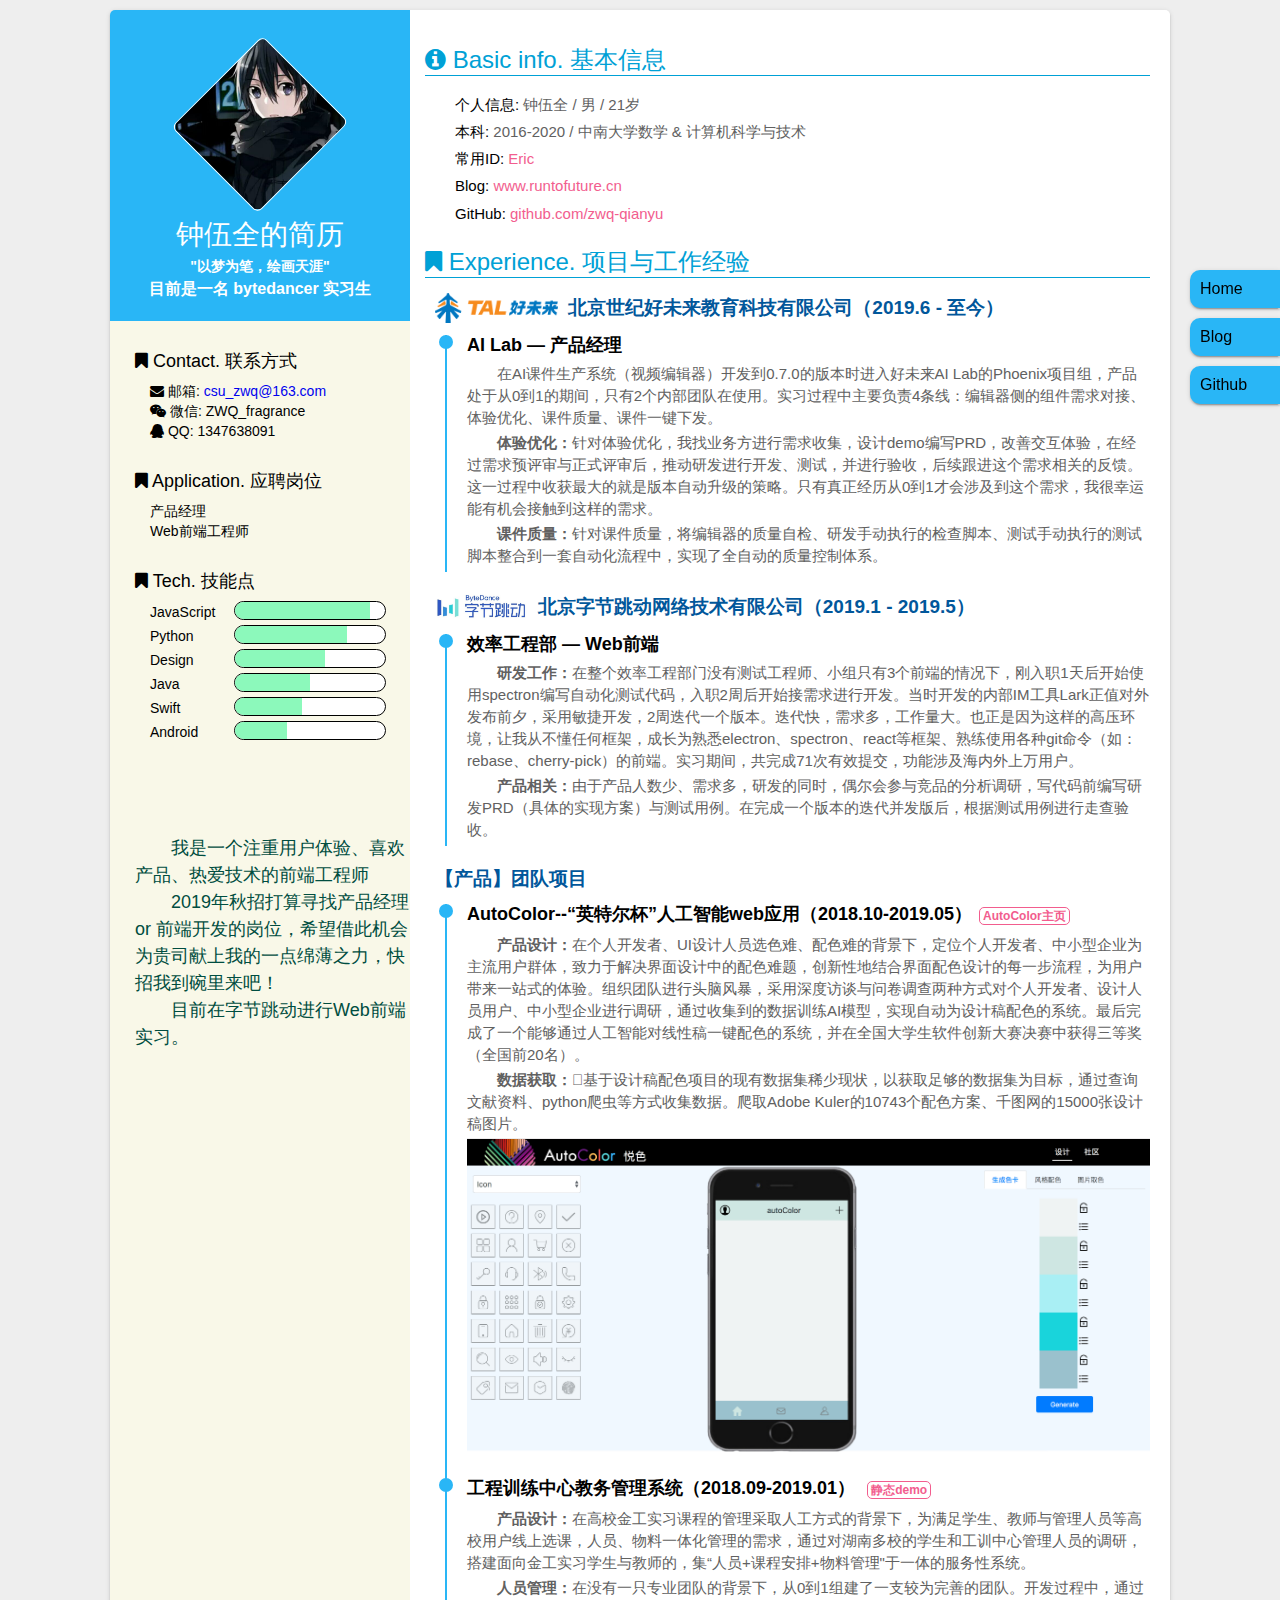
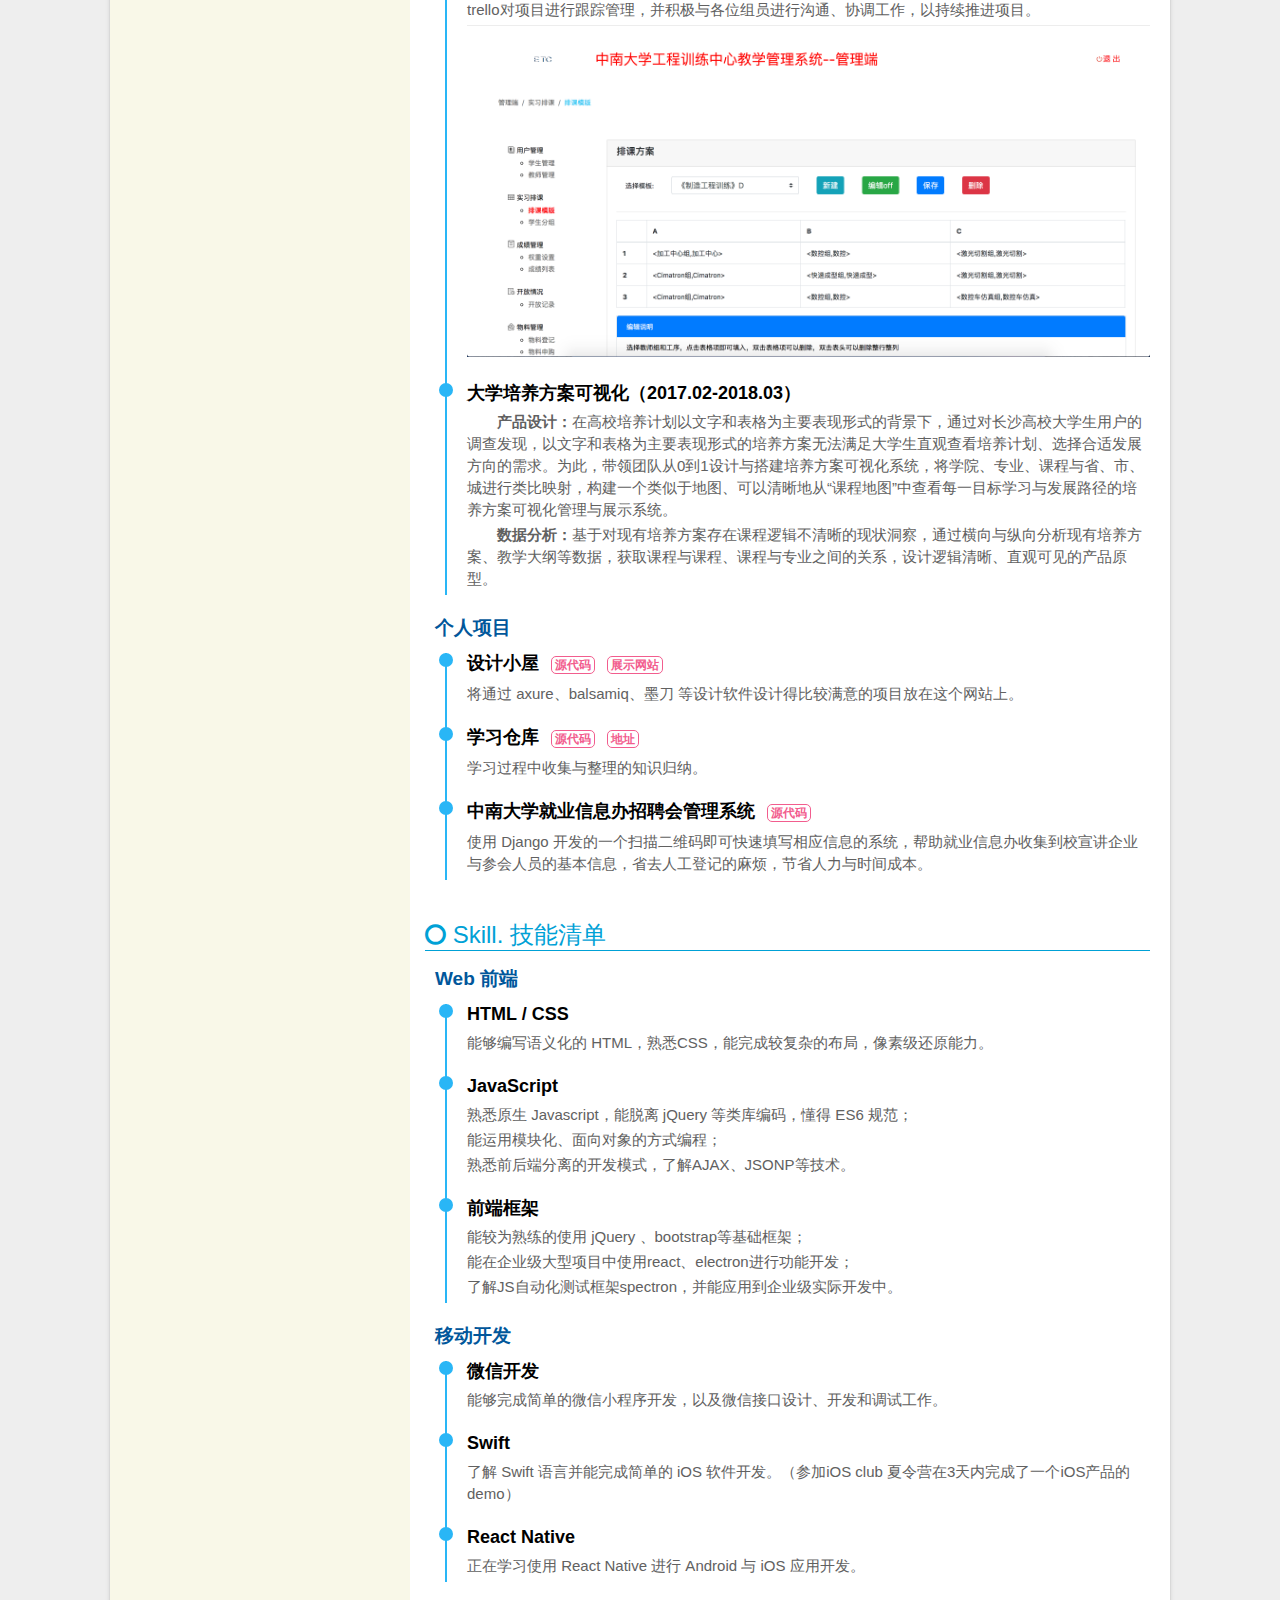
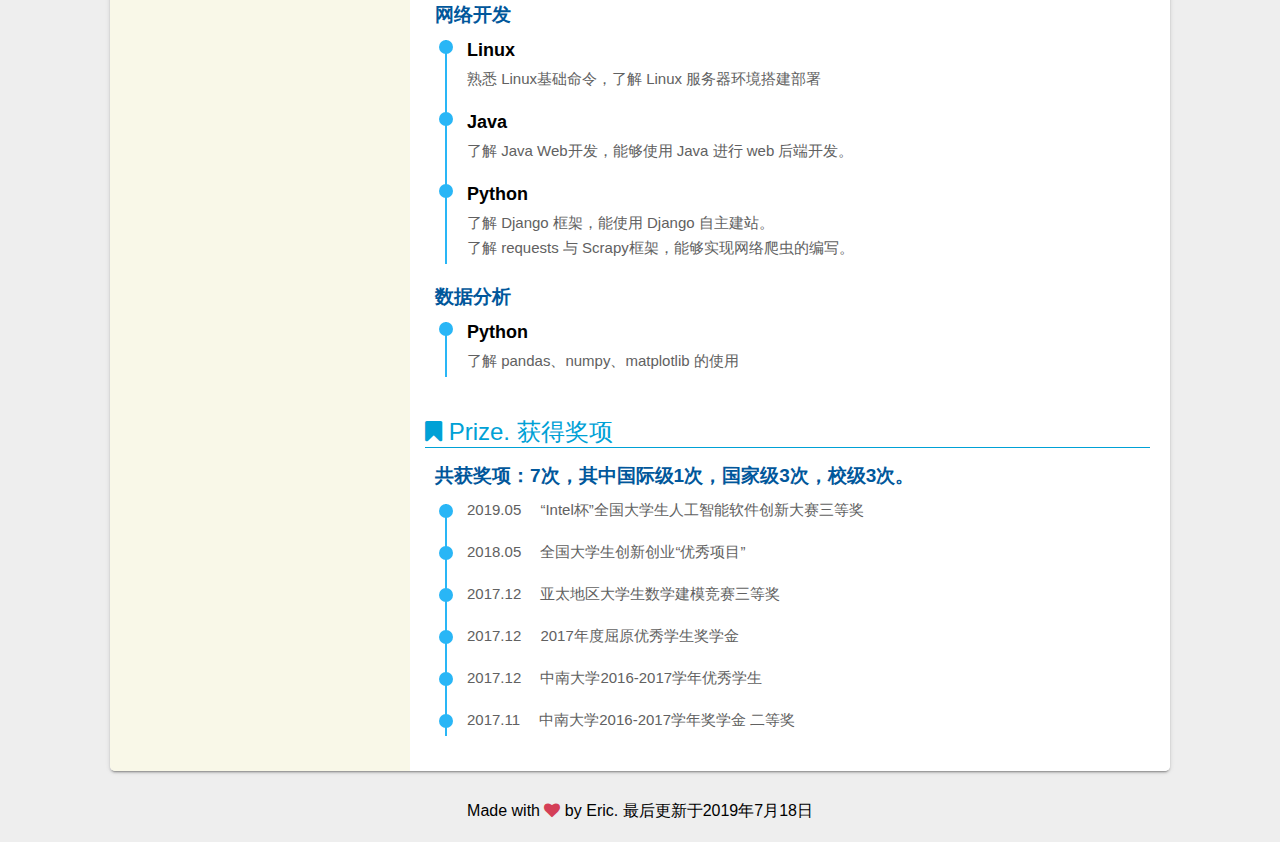
==== index.html @ 20627356 "秋招前改一下电子版简历" ====
<!DOCTYPE html>
<html lang="en" dir="ltr">
  <head>
    <meta charset="utf-8">
    <title>钟伍全的简历</title>
    <meta name="description" content="我是一个对热爱技术和互联网产品的前端开发工程师，目前正在寻找产品经理或web前端开发工程师的岗位，希望能和有优秀的你成为同事。">
    <meta name="keywords" content="钟伍全、Eric、产品、前端、工作、简历">
    <link rel="icon" href="./img/head.jpg">
    <link rel="stylesheet" href="./font-awesome-4.7.0/css/font-awesome.min.css">
    <link rel="stylesheet" href="./css/main.css">
  </head>
  <body>
    <aside>
      <ul>
        <li>
          <a href="https://home.runtofuture.cn" target="_blank">Home</a>
        </li>
        <!-- <li>
          <a href="#" target="_blank">PDF下载</a>
        </li> -->
        <li>
          <a href="https://www.runtofuture.cn" target="_blank">Blog</a>
        </li>
        <li>
          <a href="https://github.com/zwq-qianyu" target="_blank">Github</a>
        </li>
        <!-- <li>
          <a href="#" target="_blank">登录</a>
        </li> -->
      </ul>
    </aside>

    <section class="container">
      <!-- 左边的基本个人信息 -->
      <section class="sidebar">
        <!-- 基本信息头部 -->
        <div class="title">
          <div class="head-img">
              <a href="https://home.runtofuture.cn"><img src="./img/head.jpg" alt=""></a>
          </div>
          <h1>钟伍全的简历</h1>
          <h2>"以梦为笔，绘画天涯"</h2>
          <b>目前是一名 bytedancer 实习生</b>
        </div>

        <ul class="side-info">
          <li>
            <dt><i class="fa fa-bookmark"></i> Contact. 联系方式</dt>
            <dd><i class="fa fa-envelope"></i> 邮箱: <a href="mailto:csu_zwq@163.com" target="_blank">csu_zwq@163.com</a></dd>
            <dd><i class="fa fa-weixin"></i> 微信: ZWQ_fragrance</dd>
            <dd><i class="fa fa-qq"></i> QQ: 1347638091</dd>
          </li>

          <li>
            <dt><i class="fa fa-bookmark"></i> Application. 应聘岗位</dt>
            <dd>产品经理</dd>
            <dd>Web前端工程师</dd>
          </li>

          <li class="skill">
            <dt><i class="fa fa-bookmark"></i> Tech. 技能点</dt>
            <dd>
              <div class="skill-name">JavaScript</div>
              <div class="skill-bar-wrap">
                <div class="skill-bar" style="width: 90%"></div>
              </div>
            </dd>
            <dd>
              <div class="skill-name">Python</div>
              <div class="skill-bar-wrap">
                <div class="skill-bar" style="width: 75%"></div>
              </div>
            </dd>
            <dd>
              <div class="skill-name">Design</div>
              <div class="skill-bar-wrap">
                <div class="skill-bar" style="width: 60%"></div>
              </div>
            </dd>
            <dd>
              <div class="skill-name">Java</div>
              <div class="skill-bar-wrap">
                <div class="skill-bar" style="width: 50%"></div>
              </div>
            </dd>
            <dd>
              <div class="skill-name">Swift</div>
              <div class="skill-bar-wrap">
                <div class="skill-bar" style="width: 45%"></div>
              </div>
            </dd>
            <dd>
              <div class="skill-name">Android</div>
              <div class="skill-bar-wrap">
                <div class="skill-bar" style="width: 35%"></div>
              </div>
            </dd>
          </li>
        </ul>

        <div class="note">
          <p>我是一个注重用户体验、喜欢产品、热爱技术的前端工程师</p>
          <p>2019年秋招打算寻找产品经理 or 前端开发的岗位，希望借此机会为贵司献上我的一点绵薄之力，快招我到碗里来吧！</p>
          <p>目前在字节跳动进行Web前端实习。</p>
        </div>
      </section>

      <!-- 右边主体部分 -->
      <section class="main">
        <ul class="main-info">
          <!-- Basic info. 基本信息 -->
          <li class="someRight">
            <dt><i class="fa fa-info-circle"></i> Basic info. 基本信息</dt>
            <dd><span>个人信息:</span> 钟伍全 / 男 / 21岁</dd>
            <dd><span>本科:</span> 2016-2020 / 中南大学数学 & 计算机科学与技术</dd>
            <dd><span>常用ID:</span> <a href="https://home.runtofuture.cn">Eric</a></dd>
            <dd><span>Blog:</span> <a href="https://www.runtofuture.cn" target="_blank">www.runtofuture.cn</a></dd>
            <!-- <dd><span>GitHub:</span> <a href="https://github.com/zwq-qianyu" target="_blank">github.com/zwq-qianyu</a></dd> -->
            <dd><span>GitHub:</span> <a href="https://github.com/zwq-qianyu" target="_blank">github.com/zwq-qianyu</a> <iframe src="https://ghbtns.com/github-btn.html?user=zwq-qianyu&type=follow&count=true" frameborder="0" scrolling="0" width="200px" height="20px"></iframe></dd>
          </li>

          <!-- Experience. 项目与工作经验 -->
          <li>
            <dt><i class="fa fa-bookmark"></i> Experience. 项目与工作经验</dt>
            <!-- 好未来实习 -->
            <h3 class="company"><img src="./img/haoweilai.png"><span>北京世纪好未来教育科技有限公司（2019.6 - 至今）</span></h3>
            <ul class="exp">
              <li>
                <div class="circle"></div>
                <h4>
                  AI Lab — 产品经理
                </h4>
                <p>&emsp;&emsp;在AI课件生产系统（视频编辑器）开发到0.7.0的版本时进入好未来AI Lab的Phoenix项目组，产品处于从0到1的期间，只有2个内部团队在使用。实习过程中主要负责4条线：编辑器侧的组件需求对接、体验优化、课件质量、课件一键下发。</p>
                <p>&emsp;&emsp;<b>体验优化：</b>针对体验优化，我找业务方进行需求收集，设计demo编写PRD，改善交互体验，在经过需求预评审与正式评审后，推动研发进行开发、测试，并进行验收，后续跟进这个需求相关的反馈。这一过程中收获最大的就是版本自动升级的策略。只有真正经历从0到1才会涉及到这个需求，我很幸运能有机会接触到这样的需求。</p>
                <p>&emsp;&emsp;<b>课件质量：</b>针对课件质量，将编辑器的质量自检、研发手动执行的检查脚本、测试手动执行的测试脚本整合到一套自动化流程中，实现了全自动的质量控制体系。</p>
              </li>
            </ul>


            <!-- 字节跳动实习 -->
            <h3 class="company"><img src="./img/bytedance.jpg"><span>北京字节跳动网络技术有限公司（2019.1 - 2019.5）</span></h3>
            <ul class="exp">
              <li>
                <div class="circle"></div>
                <h4>
                  效率工程部 — Web前端
                </h4>
                <p>&emsp;&emsp;<b>研发工作：</b>在整个效率工程部门没有测试工程师、小组只有3个前端的情况下，刚入职1天后开始使用spectron编写自动化测试代码，入职2周后开始接需求进行开发。当时开发的内部IM工具Lark正值对外发布前夕，采用敏捷开发，2周迭代一个版本。迭代快，需求多，工作量大。也正是因为这样的高压环境，让我从不懂任何框架，成长为熟悉electron、spectron、react等框架、熟练使用各种git命令（如：rebase、cherry-pick）的前端。实习期间，共完成71次有效提交，功能涉及海内外上万用户。</p>
                <p>&emsp;&emsp;<b>产品相关：</b>由于产品人数少、需求多，研发的同时，偶尔会参与竞品的分析调研，写代码前编写研发PRD（具体的实现方案）与测试用例。在完成一个版本的迭代并发版后，根据测试用例进行走查验收。</p>
              </li>
            </ul>

            <!-- 景观云实习 -->
            <!-- <h3 class="company"><img src="./img/landscloud.jpg"><span>湖南景观云信息科技有限公司（2018.7 - 2018.8）</span></h3>
            <ul class="exp">
              <li>
                <div class="circle"></div>
                <h4>
                  CRM系统
                </h4>
                <p>&emsp;&emsp;负责景观云内部CRM系统市场部模块的前端开发，并完成该部分各个子模块的测试。CRM 系统是使用 原生JS 与 Jquery 开发的一套企业内部绩效考核系统，有积分考核管理、客户管理、楼盘管理、评分等功能，满足公司考核员工每个月度工作的需求。</p>
                <p>&emsp;&emsp;实习过程中，完成地区的三级联动选择、5星评分等有意思的小作品。</p>
                <img src="./img/landscloud/evaluate.png">
              </li>
            </ul> -->

            <!-- 产品相关项目 -->
            <h3>【产品】团队项目</h3>
            <ul class="exp">
              <li>
                <div class="circle"></div>
                <h4>
                    AutoColor--“英特尔杯”人工智能web应用（2018.10-2019.05）<a href="http://autocolor.runtofuture.cn/" target="_blank">AutoColor主页</a>
                </h4>
                <p>&emsp;&emsp;<b>产品设计：</b>在个人开发者、UI设计人员选色难、配色难的背景下，定位个人开发者、中小型企业为主流用户群体，致力于解决界面设计中的配色难题，创新性地结合界面配色设计的每一步流程，为用户带来一站式的体验。组织团队进行头脑风暴，采用深度访谈与问卷调查两种方式对个人开发者、设计人员用户、中小型企业进行调研，通过收集到的数据训练AI模型，实现自动为设计稿配色的系统。最后完成了一个能够通过人工智能对线性稿一键配色的系统，并在全国大学生软件创新大赛决赛中获得三等奖（全国前20名）。</p>
                <p>&emsp;&emsp;<b>数据获取：</b>基于设计稿配色项目的现有数据集稀少现状，以获取足够的数据集为目标，通过查询文献资料、python爬虫等方式收集数据。爬取Adobe Kuler的10743个配色方案、千图网的15000张设计稿图片。</p>
                <!-- <p>&emsp;&emsp;<b>网站开发：</b>使用Django + React 对之前的网站进行重构与升级，目前正在开发中，为决赛作准备。</p> -->
                <img src="./img/auto_color.png" />
              </li>
              <li>
                <div class="circle"></div>
                <h4>
                  工程训练中心教务管理系统（2018.09-2019.01）
                  <a href="http://gxxt.runtofuture.cn/manager/course-schedul.html" target="_blank"><i class="icon-link"></i>静态demo</a>
                </h4>
                <p>&emsp;&emsp;<b>产品设计：</b>在高校金工实习课程的管理采取人工方式的背景下，为满足学生、教师与管理人员等高校用户线上选课，人员、物料一体化管理的需求，通过对湖南多校的学生和工训中心管理人员的调研，搭建面向金工实习学生与教师的，集“人员+课程安排+物料管理"于一体的服务性系统。</p>
                <p>&emsp;&emsp;<b>人员管理：</b>在没有一只专业团队的背景下，从0到1组建了一支较为完善的团队。开发过程中，通过trello对项目进行跟踪管理，并积极与各位组员进行沟通、协调工作，以持续推进项目。</p>
                <img src="./img/course_sche.png" />
              </li>
              <li>
                <div class="circle"></div>
                <h4>
                  大学培养方案可视化（2017.02-2018.03）
                </h4>
                <p>&emsp;&emsp;<b>产品设计：</b>在高校培养计划以文字和表格为主要表现形式的背景下，通过对长沙高校大学生用户的调查发现，以文字和表格为主要表现形式的培养方案无法满足大学生直观查看培养计划、选择合适发展方向的需求。为此，带领团队从0到1设计与搭建培养方案可视化系统，将学院、专业、课程与省、市、城进行类比映射，构建一个类似于地图、可以清晰地从“课程地图”中查看每一目标学习与发展路径的培养方案可视化管理与展示系统。</p>
                <p>&emsp;&emsp;<b>数据分析：</b>基于对现有培养方案存在课程逻辑不清晰的现状洞察，通过横向与纵向分析现有培养方案、教学大纲等数据，获取课程与课程、课程与专业之间的关系，设计逻辑清晰、直观可见的产品原型。</p>
              </li>
            </ul>

            <!-- 个人项目 -->
            <h3>个人项目</h3>
            <ul class="exp">
              <li>
                <div class="circle"></div>
                <h4>
                  设计小屋
                  <a href="https://github.com/zwq-qianyu/Axure-projects" target="_blank"><i class="icon-link"></i>源代码</a>
                  <a href="http://axure.runtofuture.cn/" target="_blank"><i class="icon-link"></i>展示网站</a>
                </h4>
                <p>将通过 axure、balsamiq、墨刀 等设计软件设计得比较满意的项目放在这个网站上。</p>
              </li>
              <li>
                <div class="circle"></div>
                <h4>
                  学习仓库
                  <a href="https://github.com/zwq-qianyu/learning" target="_blank"><i class="icon-link"></i>源代码</a>
                  <a href="http://learning.runtofuture.cn/" target="_blank"><i class="icon-link"></i>地址</a>
                </h4>
                <p>学习过程中收集与整理的知识归纳。</p>
              </li>
              <li>
                <div class="circle"></div>
                <h4>
                  中南大学就业信息办招聘会管理系统
                  <a href="https://github.com/zwq-qianyu/csu_jobsky_collect" target="_blank"><i class="icon-link"></i>源代码</a>
                </h4>
                <p>使用 Django 开发的一个扫描二维码即可快速填写相应信息的系统，帮助就业信息办收集到校宣讲企业与参会人员的基本信息，省去人工登记的麻烦，节省人力与时间成本。</p>
              </li>
            </ul>
          </li>

          <!-- Skill. 技能清单 -->
          <li>
            <dt><i class="fa fa-circle-o"></i> Skill. 技能清单</dt>
            <h3>Web 前端</h3>
            <ul class="exp">
              <li>
                <div class="circle"></div>
                <h4>HTML / CSS</h4>
                <p>能够编写语义化的 HTML，熟悉CSS，能完成较复杂的布局，像素级还原能力。</p>
              </li>
              <li>
                <div class="circle"></div>
                <h4>JavaScript</h4>
                <p>熟悉原生 Javascript，能脱离 jQuery 等类库编码，懂得 ES6 规范；</p>
                <p>能运用模块化、面向对象的方式编程；</p>
                <p>熟悉前后端分离的开发模式，了解AJAX、JSONP等技术。</p>
              </li>
              <li>
                <div class="circle"></div>
                <h4>前端框架</h4>
                <p>能较为熟练的使用 jQuery 、bootstrap等基础框架；</p>
                <p>能在企业级大型项目中使用react、electron进行功能开发；</p>
                <p>了解JS自动化测试框架spectron，并能应用到企业级实际开发中。</p>
              </li>
            </ul>
            <h3>移动开发</h3>
            <ul class="exp">
              <li>
                <div class="circle"></div>
                <h4>微信开发</h4>
                <p>能够完成简单的微信小程序开发，以及微信接口设计、开发和调试工作。</p>
              </li>
              <li>
                <div class="circle"></div>
                <h4>Swift</h4>
                <p>了解 Swift 语言并能完成简单的 iOS 软件开发。（参加iOS club 夏令营在3天内完成了一个iOS产品的demo）</p>
              </li>
              <li>
                <div class="circle"></div>
                <h4>React Native</h4>
                <p>正在学习使用 React Native 进行 Android 与 iOS 应用开发。</p>
              </li>  
            </ul>
            <h3>网络开发</h3>
            <ul class="exp">
              <li>
                <div class="circle"></div>
                <h4>Linux</h4>
                <p>熟悉 Linux基础命令，了解 Linux 服务器环境搭建部署</p>
              </li>
              <li>
                <div class="circle"></div>
                <h4>Java</h4>
                <p>了解 Java Web开发，能够使用 Java 进行 web 后端开发。</p>
              </li>
              <li>
                <div class="circle"></div>
                <h4>Python</h4>
                <p>了解 Django 框架，能使用 Django 自主建站。</p>
                <p>了解 requests 与 Scrapy框架，能够实现网络爬虫的编写。</p>
              </li>
            </ul>
            <h3>数据分析</h3>
            <ul class="exp">
              <li>
                <div class="circle"></div>
                <h4>Python</h4>
                <p>了解 pandas、numpy、matplotlib 的使用</p>
              </li>
            </ul>
          </li>

          <!-- Prize. 获得奖项 -->
          <li>
            <dt><i class="fa fa-bookmark"></i> Prize. 获得奖项</dt>
            <h3>共获奖项：7次，其中国际级1次，国家级3次，校级3次。</h3>
            <ul class="exp">
              <li>
                <div class="circle"></div>
                <p>2019.05 &emsp;“Intel杯”全国大学生人工智能软件创新大赛三等奖</p>
              </li>
              <li>
                <div class="circle"></div>
                <p>2018.05 &emsp;全国大学生创新创业“优秀项目” </p>
              </li>
              <li>
                <div class="circle"></div>
                <p>2017.12 &emsp;亚太地区大学生数学建模竞赛三等奖 </p>
              </li>
              <li>
                <div class="circle"></div>
                <p>2017.12 &emsp;2017年度屈原优秀学生奖学金 </p>
              </li>
              <li>
                <div class="circle"></div>
                <p>2017.12 &emsp;中南大学2016-2017学年优秀学生 </p>
              </li>
              <li>
                <div class="circle"></div>
                <p>2017.11 &emsp;中南大学2016-2017学年奖学金 二等奖 </p>
              </li>
            </ul>
          </li>
        </ul>
      </section>
    </section>

    <footer>
      <!-- <p>Theme by <a href="https://github.com/DIYgod/Resume" target="_blank">DIYgod</a>. Made with <i class="fa fa-heart" aria-hidden="true" style="color: #d43f57;"></i> by Eric. 最后更新于2019年1月8日</p> -->
      <p>Made with <i class="fa fa-heart" aria-hidden="true" style="color: #d43f57;"></i> by Eric. 最后更新于2019年7月18日</p>
    </footer>
  </body>
</html>
---- css/main.css ----
* {
	margin: 0;
	padding: 0
}
a {
  text-decoration: none;
}
ul,li {
  list-style: none;
}
h1 {
	font-size:28px;
	font-weight:400;
}
h2 {
	font-size:14px
}

body {
	background: #eee;
	font-family: 'Helvetica Neue',Helvetica,'Lucida Grande',Arial,'Hiragino Sans GB',微软雅黑,'WenQuanYi Micro Hei',STHeiti,SimSun,sans-serif;
	/* min-width: 1080px; */
}

/* 右边的3个功能 bar */
aside {
	position:fixed;
	right:0;
	top:30%;
	z-index:2;
}
aside li {
  background: #29B6F6;
	margin-bottom:10px;
	border-radius:10px 0 0 10px;
	box-shadow:0 2px 2px 0 rgba(0,0,0,.14),0 3px 1px -2px rgba(0,0,0,.2),0 1px 5px 0 rgba(0,0,0,.12)
}
aside a {
	display:inline-block;
	width:80px;
	height:38px;
	line-height:38px;
	padding-left:10px;
  color: #000;
}

/* 中间主体内容 */
.container {
	position:relative;
	margin:10px auto;
	/* -webkit-box-shadow:0 2px 2px 0 rgba(0,0,0,.14),0 3px 1px -2px rgba(0,0,0,.2),0 1px 5px 0 rgba(0,0,0,.12); */
	box-shadow:0 2px 2px 0 rgba(0,0,0,.14),0 3px 1px -2px rgba(0,0,0,0.2),0 1px 5px 0 rgba(0,0,0,.12);
	width:1060px;
	overflow:hidden;  /* 创建 BFC */
	/* -webkit-border-radius:4px; */
	border-radius:5px
}

/* 左边部分 */
.sidebar {
	position:absolute;
	top:0;
	bottom:0;
	width:300px;
	line-height:1.5;
	box-sizing: border-box;
  background: #F9F8E8;
}

/* 左边头部 */
.title {
  display: block;
  background: #29B6F6;
  color: #fff;
  padding: 50px 0 20px;
  text-align: center;
}
.title .head-img {
	display: block;
	margin: 0 auto 25px;
	width: 120px;
  border-radius: 5%;
  transform:rotate(45deg);
  border: 1px solid white;
  overflow: hidden;
}
.title .head-img img {
  max-width: 100%;
  transform: rotate(-45deg) scale(1.45);
}

/* 左边其他信息部分 */
.side-info, .note {
  padding-left: 25px;
}
.side-info li {
	padding-top:20px;
}
.side-info dt {
	font-size:18px;
  font-weight: 500;
	line-height:40px
}
.side-info dd {
	font-size:14px;
	line-height:20px;
  margin-left: 15px;
}

.skill-name {
  position: relative;
	width:80px;
	font-size:14px;
	display:inline-block;
	top:-3px;
}
.skill-bar-wrap {
	height: 17px;
	width: 150px;
	background: #fff;
  border: 1px solid #000;
	display: inline-block;
	border-radius: 20px
}
.skill-bar {
	height: 17px;
	background: #8cf9bb;
	border-radius: 20px 0 0 20px;
}
.note {
	text-indent:2em;
	margin-top:90px;
	color:#004d40;
	font-size:18px
}


/* 右边部分 */
.main {
  position:relative;
	left: 300px;
	width: 720px;
	padding: 15px 20px;
	background: #fff;
}
.main a {
	color: #f25d8e;
}
.someRight dd {
	margin-left:25px
}
.main-info>li {
	padding-top: 20px;
}
.main-info dt {
	font-size: 24px;
	color: #00A1D6;
	line-height: 30px;
	border-bottom: 1px solid #00A1D6;
	margin: 0 0 15px -5px;
}
.main-info dd {
	font-size: 15px;
	line-height: 27px;
	color: #616161;
}
h4,h5 {
	color: #000;
}
.main-info span {
	color: #000;
}
h3 {
	font-size: 19px;
	color:#01579B;
	margin:0 0 15px 5px;
	vertical-align: middle;
}
h3 img {
	height: 30px;
	margin-right: 10px;
	vertical-align: middle;
}
.company span {
	vertical-align: middle;
	color: #01579B;
}
h4 {
	line-height:30px;
	font-size:18px;
	margin: -3px 0 3px 0;
}
h5 {
	clear:both;
	font-size:16px;
	line-height:25px
}
h4 a,h5 a {
	font-size:12px;
	border:1px solid #f25d8e;
	padding:1px 3px;
	border-radius:5px;
	margin-left:7px
}
.circle {
	height: 14px;
	width: 14px;
	border-radius: 50%;
	background: #29B6F6;
	float: left;
	position: absolute;
	left: -28px;
	top: 5px
}
.exp {
	border-left: 2px solid #29B6F6;
	margin-left: 15px;
}
.exp p {
	font-size: 15px;
	line-height: 22px;
	margin-bottom: 3px;
	color: #616161;
}
.exp>li {
	position: relative;
	top: -5px;
	margin: 0 0 20px 20px
}
.exp img {
	width:100%;
	margin-right: 10px;
}
.exp ul>li {
	margin:0 0 12px
}

footer {
	margin: 30px 0 20px 0;
}

footer a {
  text-decoration: none;
}

footer p {
  text-align: center;
}
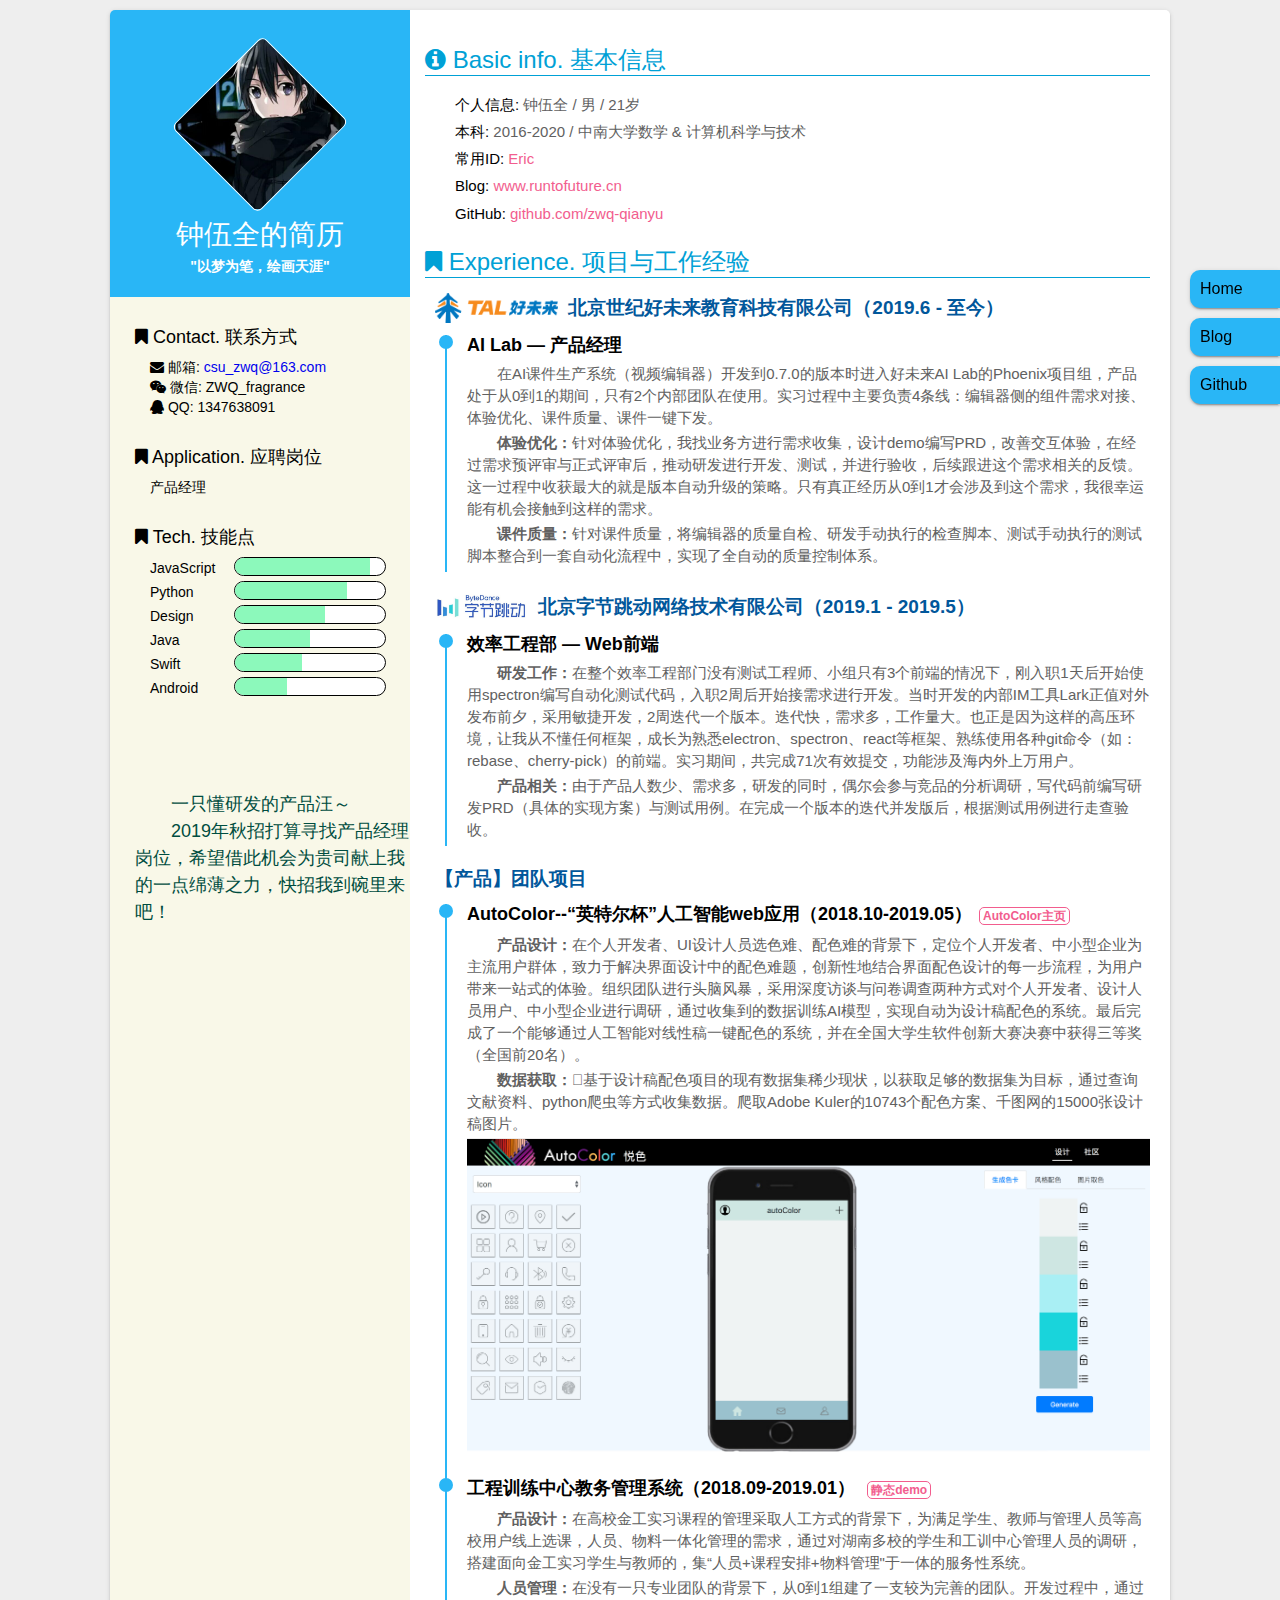
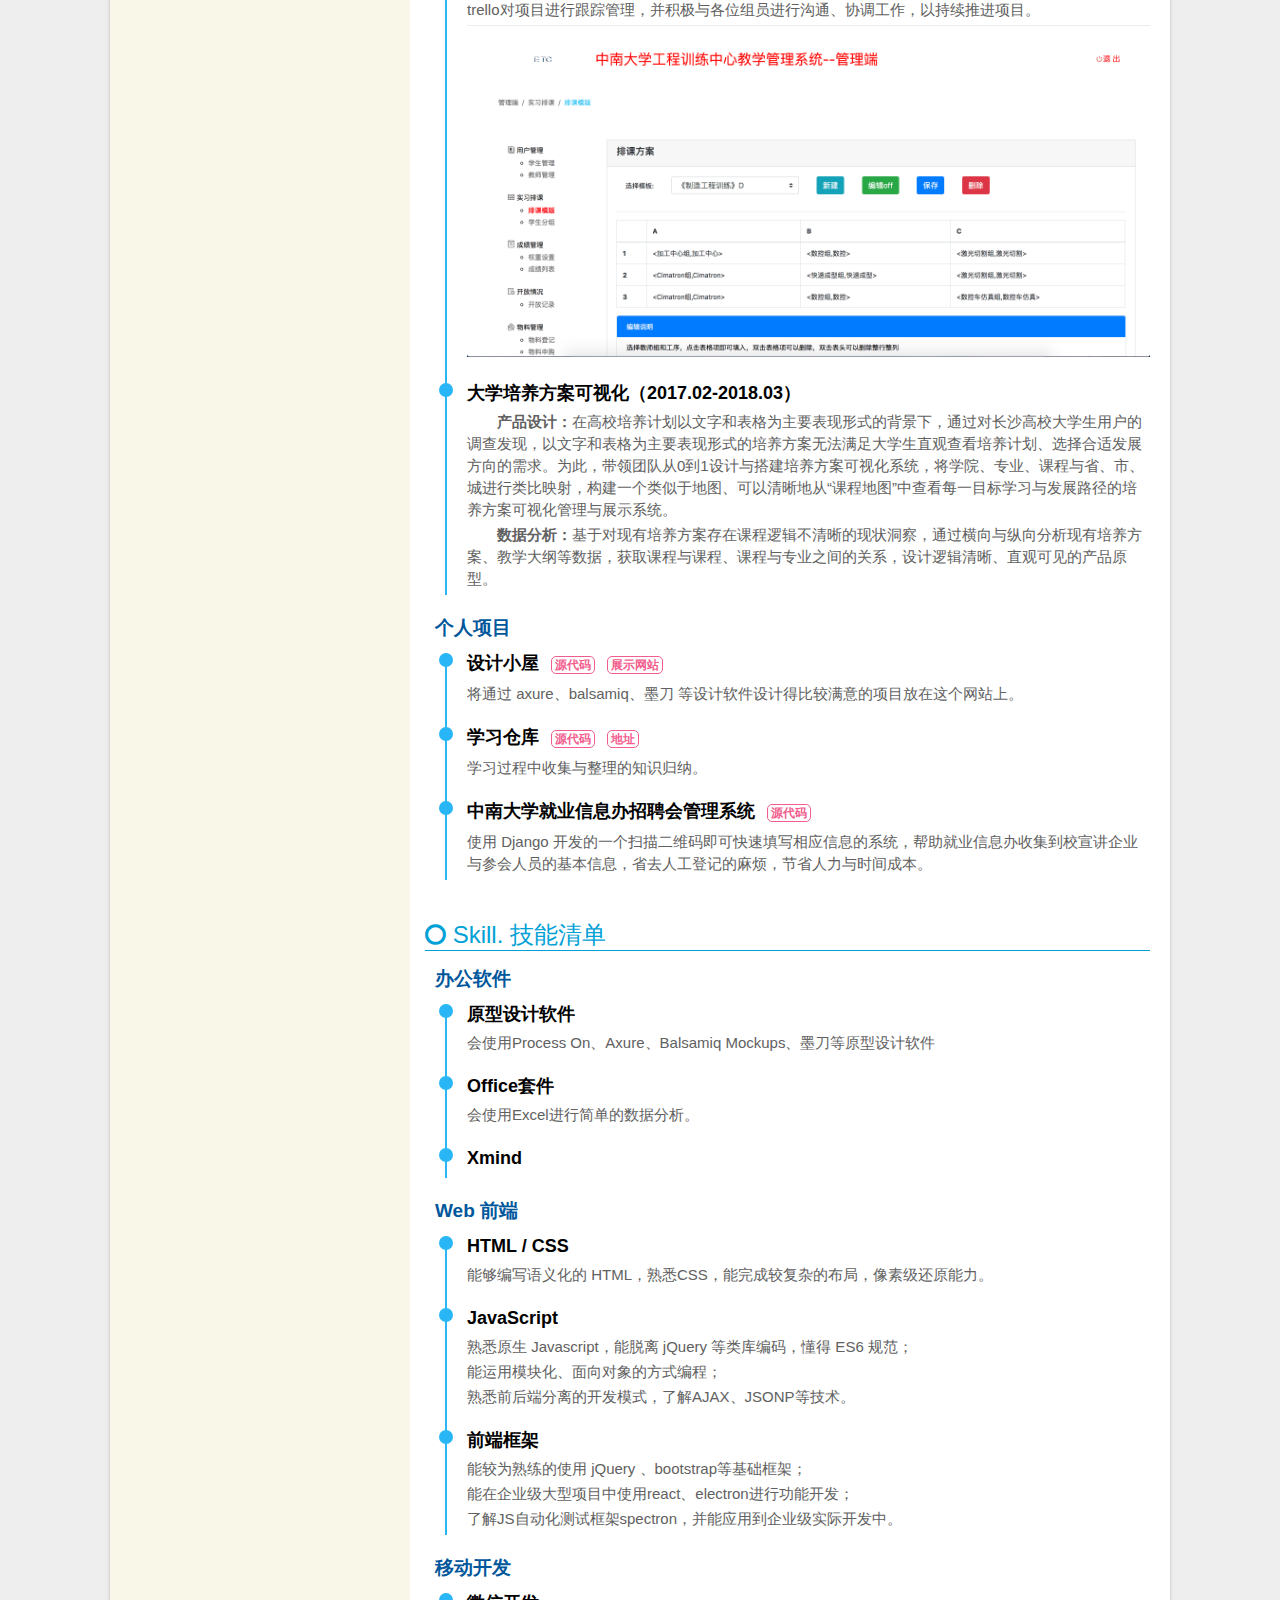
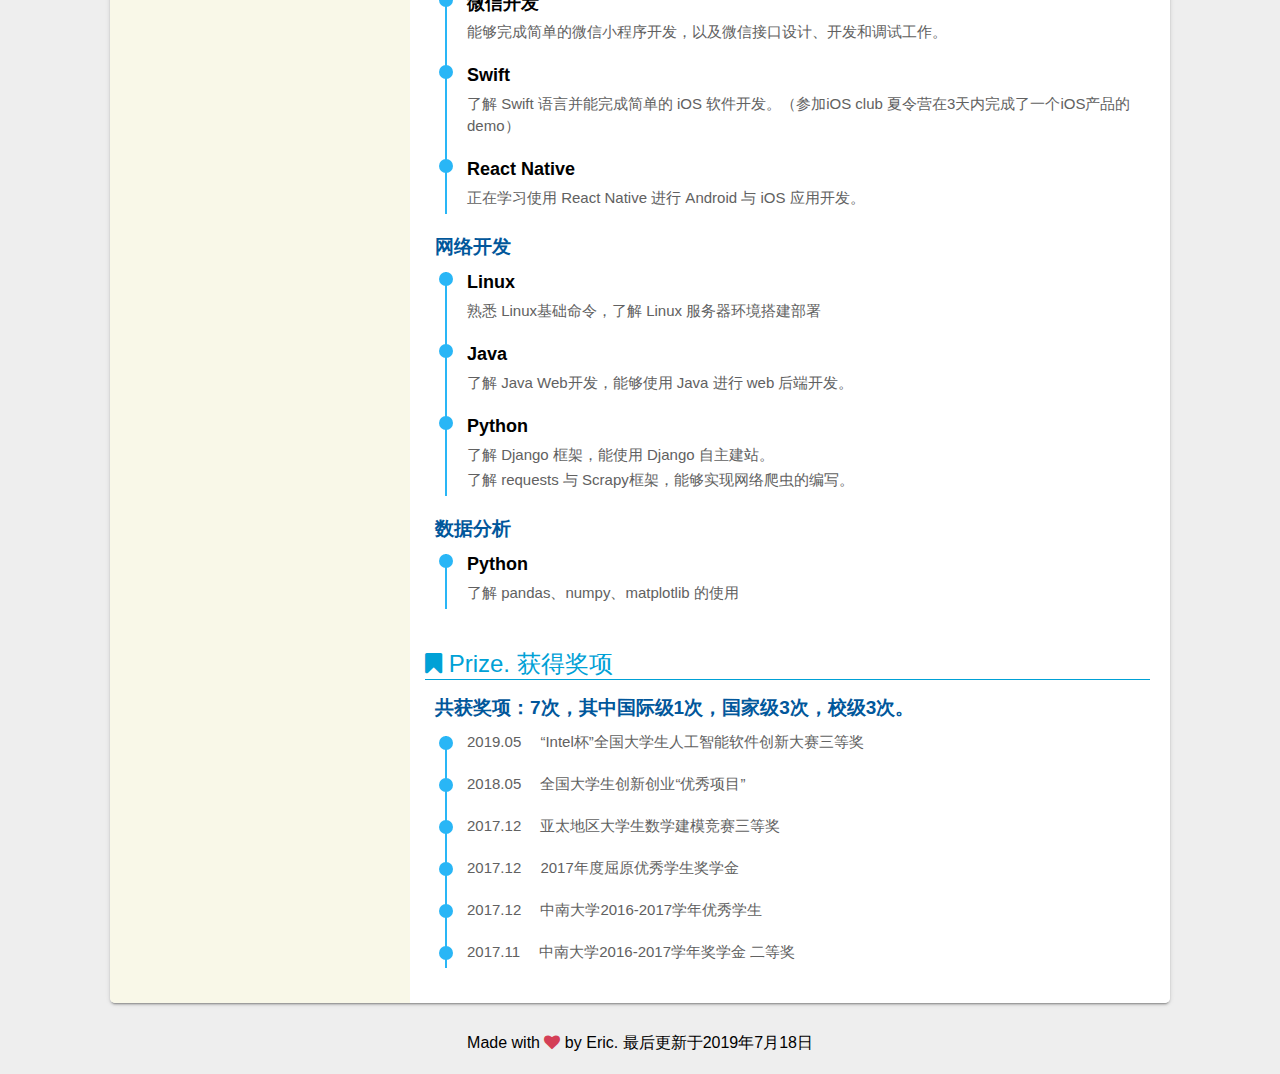
==== commit cab5ae78: "秋招前简历修改" ====
--- a/index.html
+++ b/index.html
@@ -40,7 +40,7 @@
           </div>
           <h1>钟伍全的简历</h1>
           <h2>"以梦为笔，绘画天涯"</h2>
-          <b>目前是一名 bytedancer 实习生</b>
+          <!-- <b>目前是一名 bytedancer 实习生</b> -->
         </div>
 
         <ul class="side-info">
@@ -54,7 +54,7 @@
           <li>
             <dt><i class="fa fa-bookmark"></i> Application. 应聘岗位</dt>
             <dd>产品经理</dd>
-            <dd>Web前端工程师</dd>
+            <!-- <dd>Web前端工程师</dd> -->
           </li>
 
           <li class="skill">
@@ -99,9 +99,9 @@
         </ul>
 
         <div class="note">
-          <p>我是一个注重用户体验、喜欢产品、热爱技术的前端工程师</p>
-          <p>2019年秋招打算寻找产品经理 or 前端开发的岗位，希望借此机会为贵司献上我的一点绵薄之力，快招我到碗里来吧！</p>
-          <p>目前在字节跳动进行Web前端实习。</p>
+          <p>一只懂研发的产品汪～</p>
+          <p>2019年秋招打算寻找产品经理岗位，希望借此机会为贵司献上我的一点绵薄之力，快招我到碗里来吧！</p>
+          <!-- <p>目前在字节跳动进行Web前端实习。</p> -->
         </div>
       </section>
 
@@ -232,6 +232,23 @@
           <!-- Skill. 技能清单 -->
           <li>
             <dt><i class="fa fa-circle-o"></i> Skill. 技能清单</dt>
+            <h3>办公软件</h3>
+            <ul class="exp">
+              <li>
+                <div class="circle"></div>
+                <h4>原型设计软件</h4>
+                <p>会使用Process On、Axure、Balsamiq Mockups、墨刀等原型设计软件</p>
+              </li>
+              <li>
+                <div class="circle"></div>
+                <h4>Office套件</h4>
+                <p>会使用Excel进行简单的数据分析。</p>
+              </li>
+              <li>
+                <div class="circle"></div>
+                <h4>Xmind</h4>
+              </li>
+            </ul>
             <h3>Web 前端</h3>
             <ul class="exp">
               <li>
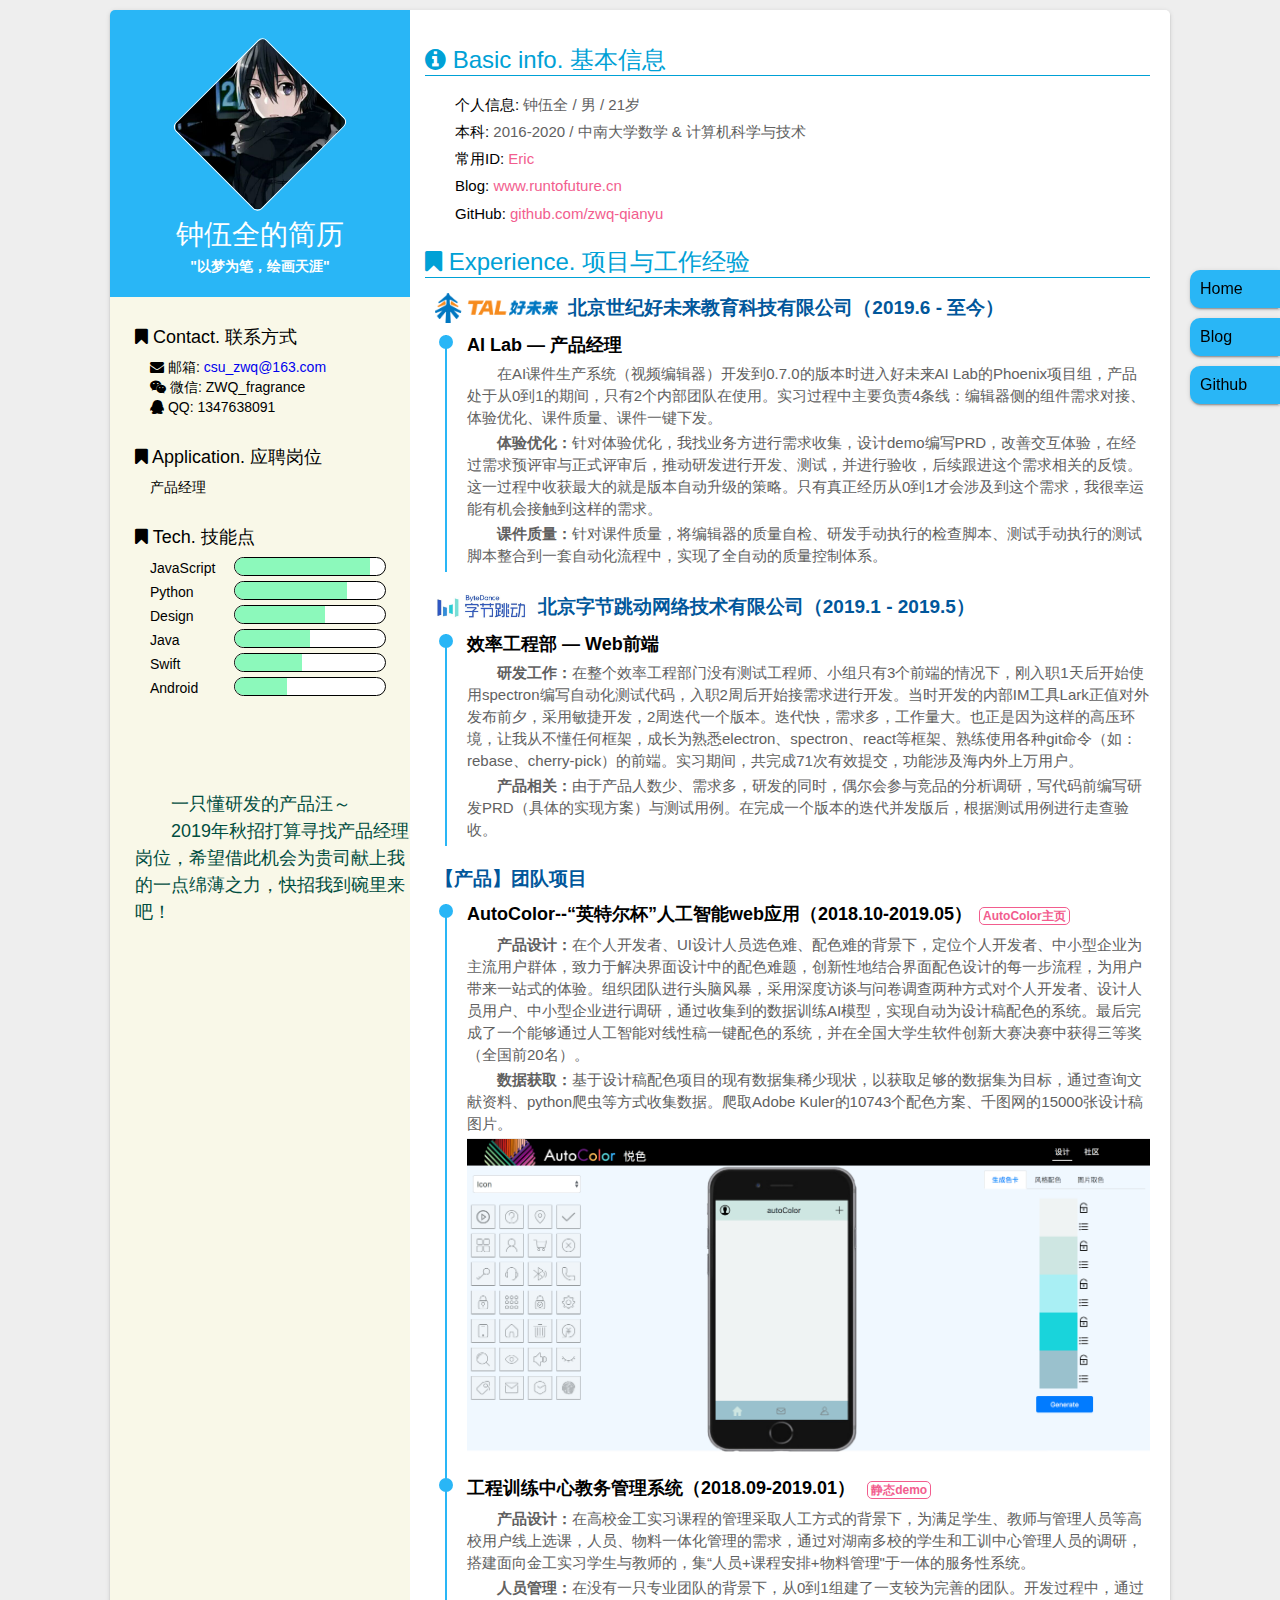
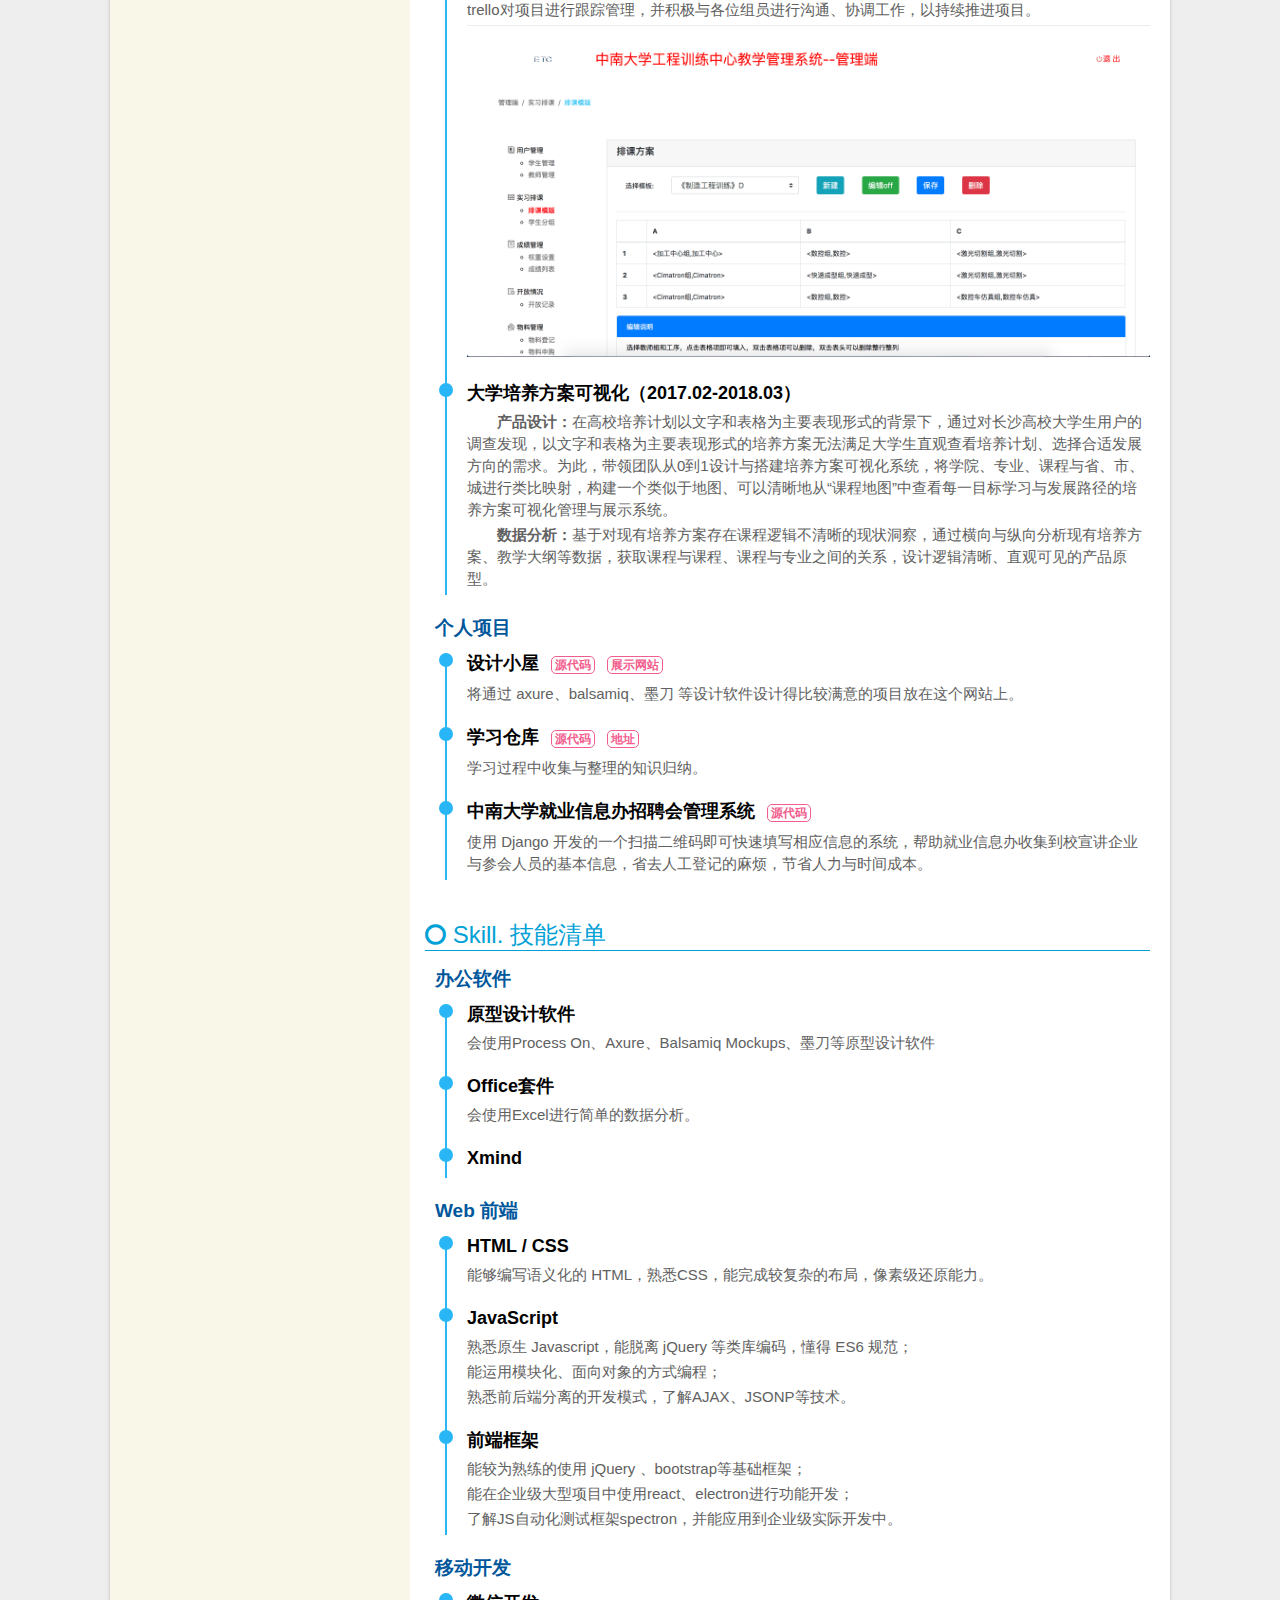
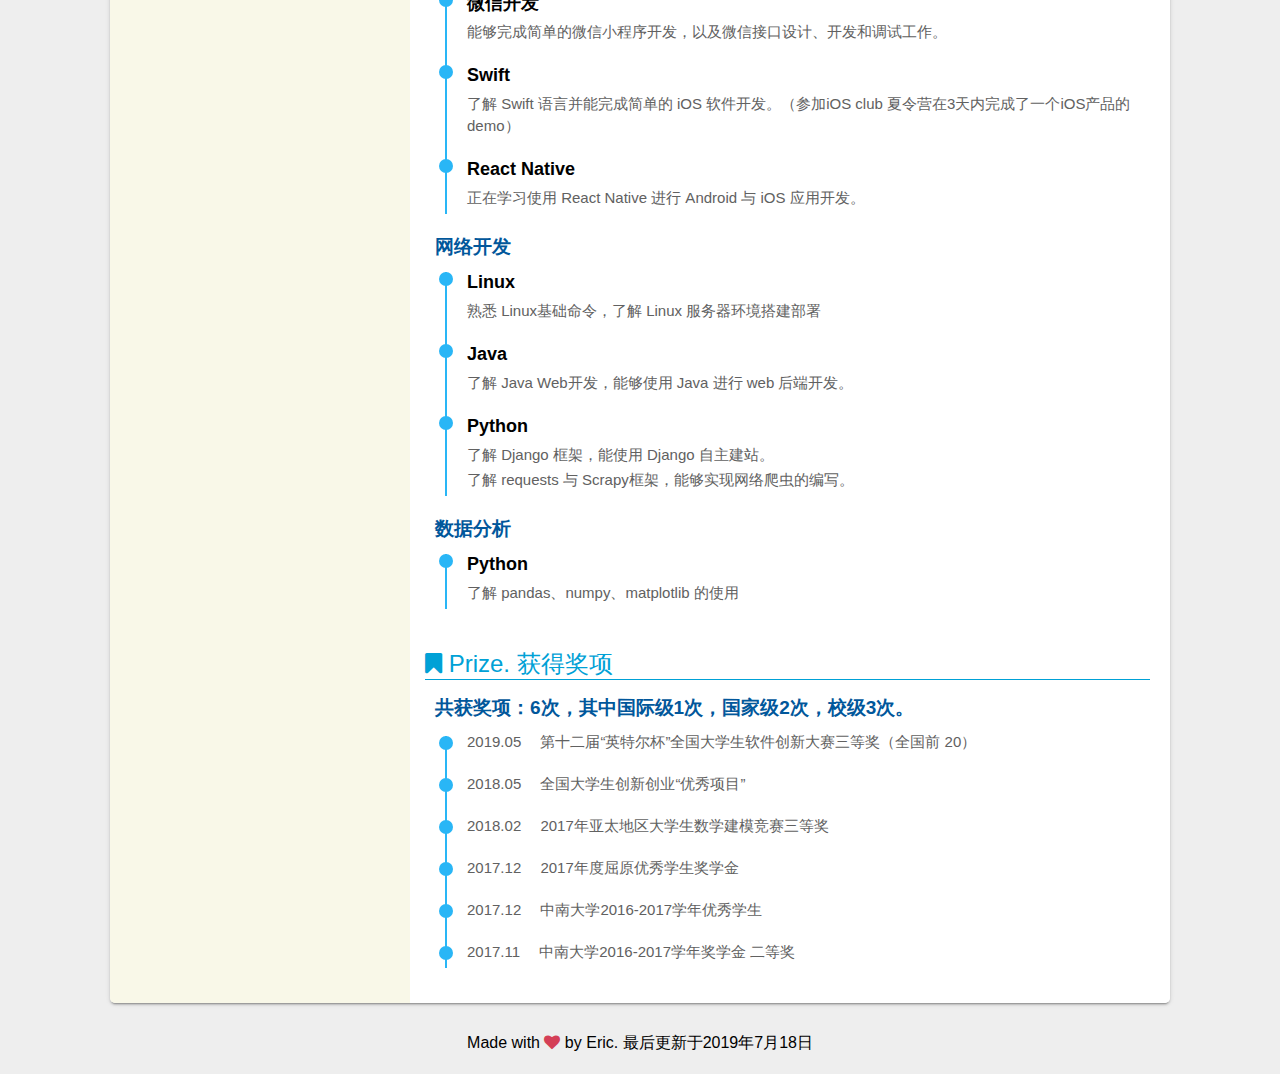
==== commit 5511ae67: "秋招修改个人简历" ====
--- a/index.html
+++ b/index.html
@@ -173,7 +173,7 @@
                     AutoColor--“英特尔杯”人工智能web应用（2018.10-2019.05）<a href="http://autocolor.runtofuture.cn/" target="_blank">AutoColor主页</a>
                 </h4>
                 <p>&emsp;&emsp;<b>产品设计：</b>在个人开发者、UI设计人员选色难、配色难的背景下，定位个人开发者、中小型企业为主流用户群体，致力于解决界面设计中的配色难题，创新性地结合界面配色设计的每一步流程，为用户带来一站式的体验。组织团队进行头脑风暴，采用深度访谈与问卷调查两种方式对个人开发者、设计人员用户、中小型企业进行调研，通过收集到的数据训练AI模型，实现自动为设计稿配色的系统。最后完成了一个能够通过人工智能对线性稿一键配色的系统，并在全国大学生软件创新大赛决赛中获得三等奖（全国前20名）。</p>
-                <p>&emsp;&emsp;<b>数据获取：</b>基于设计稿配色项目的现有数据集稀少现状，以获取足够的数据集为目标，通过查询文献资料、python爬虫等方式收集数据。爬取Adobe Kuler的10743个配色方案、千图网的15000张设计稿图片。</p>
+                <p>&emsp;&emsp;<b>数据获取：</b>基于设计稿配色项目的现有数据集稀少现状，以获取足够的数据集为目标，通过查询文献资料、python爬虫等方式收集数据。爬取Adobe Kuler的10743个配色方案、千图网的15000张设计稿图片。</p>
                 <!-- <p>&emsp;&emsp;<b>网站开发：</b>使用Django + React 对之前的网站进行重构与升级，目前正在开发中，为决赛作准备。</p> -->
                 <img src="./img/auto_color.png" />
               </li>
@@ -321,11 +321,11 @@
           <!-- Prize. 获得奖项 -->
           <li>
             <dt><i class="fa fa-bookmark"></i> Prize. 获得奖项</dt>
-            <h3>共获奖项：7次，其中国际级1次，国家级3次，校级3次。</h3>
-            <ul class="exp">
-              <li>
-                <div class="circle"></div>
-                <p>2019.05 &emsp;“Intel杯”全国大学生人工智能软件创新大赛三等奖</p>
+            <h3>共获奖项：6次，其中国际级1次，国家级2次，校级3次。</h3>
+            <ul class="exp">
+              <li>
+                <div class="circle"></div>
+                <p>2019.05 &emsp;第十二届“英特尔杯”全国大学生软件创新大赛三等奖（全国前 20）</p>
               </li>
               <li>
                 <div class="circle"></div>
@@ -333,7 +333,7 @@
               </li>
               <li>
                 <div class="circle"></div>
-                <p>2017.12 &emsp;亚太地区大学生数学建模竞赛三等奖 </p>
+                <p>2018.02 &emsp;2017年亚太地区大学生数学建模竞赛三等奖 </p>
               </li>
               <li>
                 <div class="circle"></div>
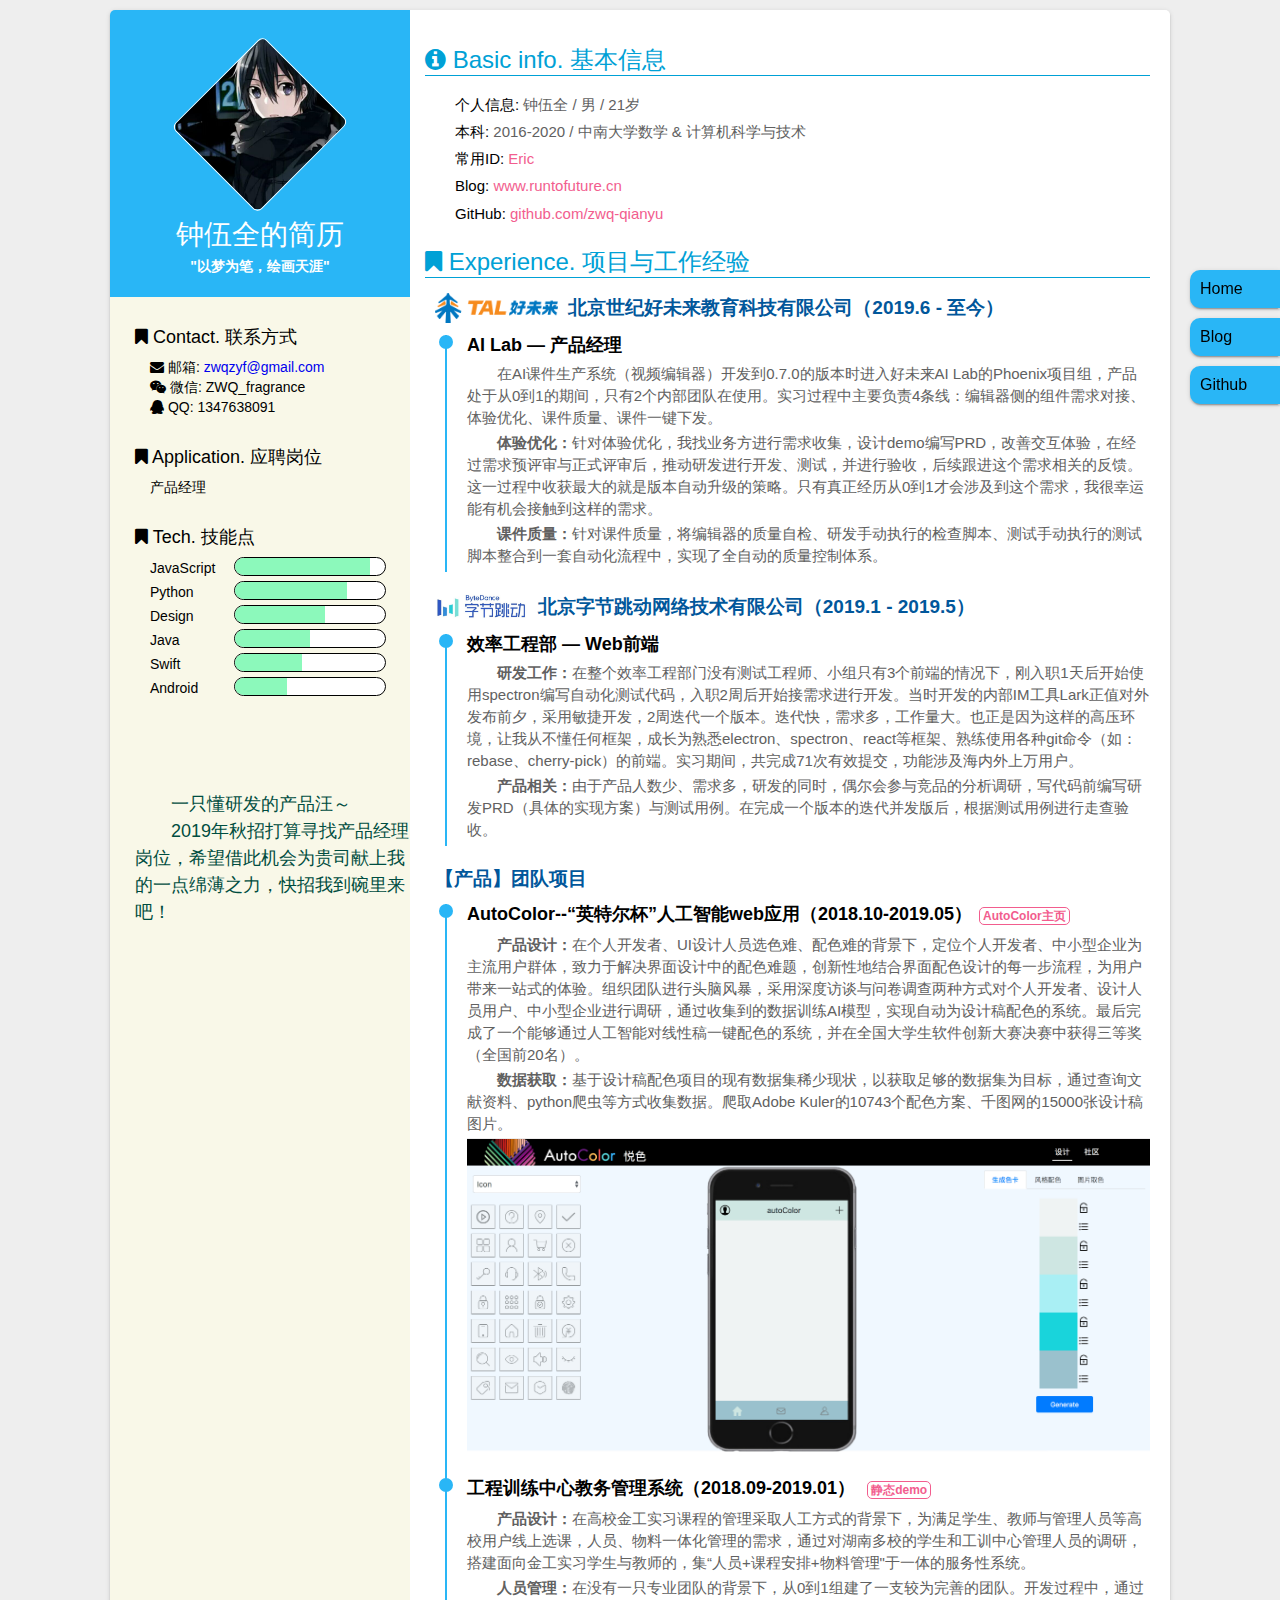
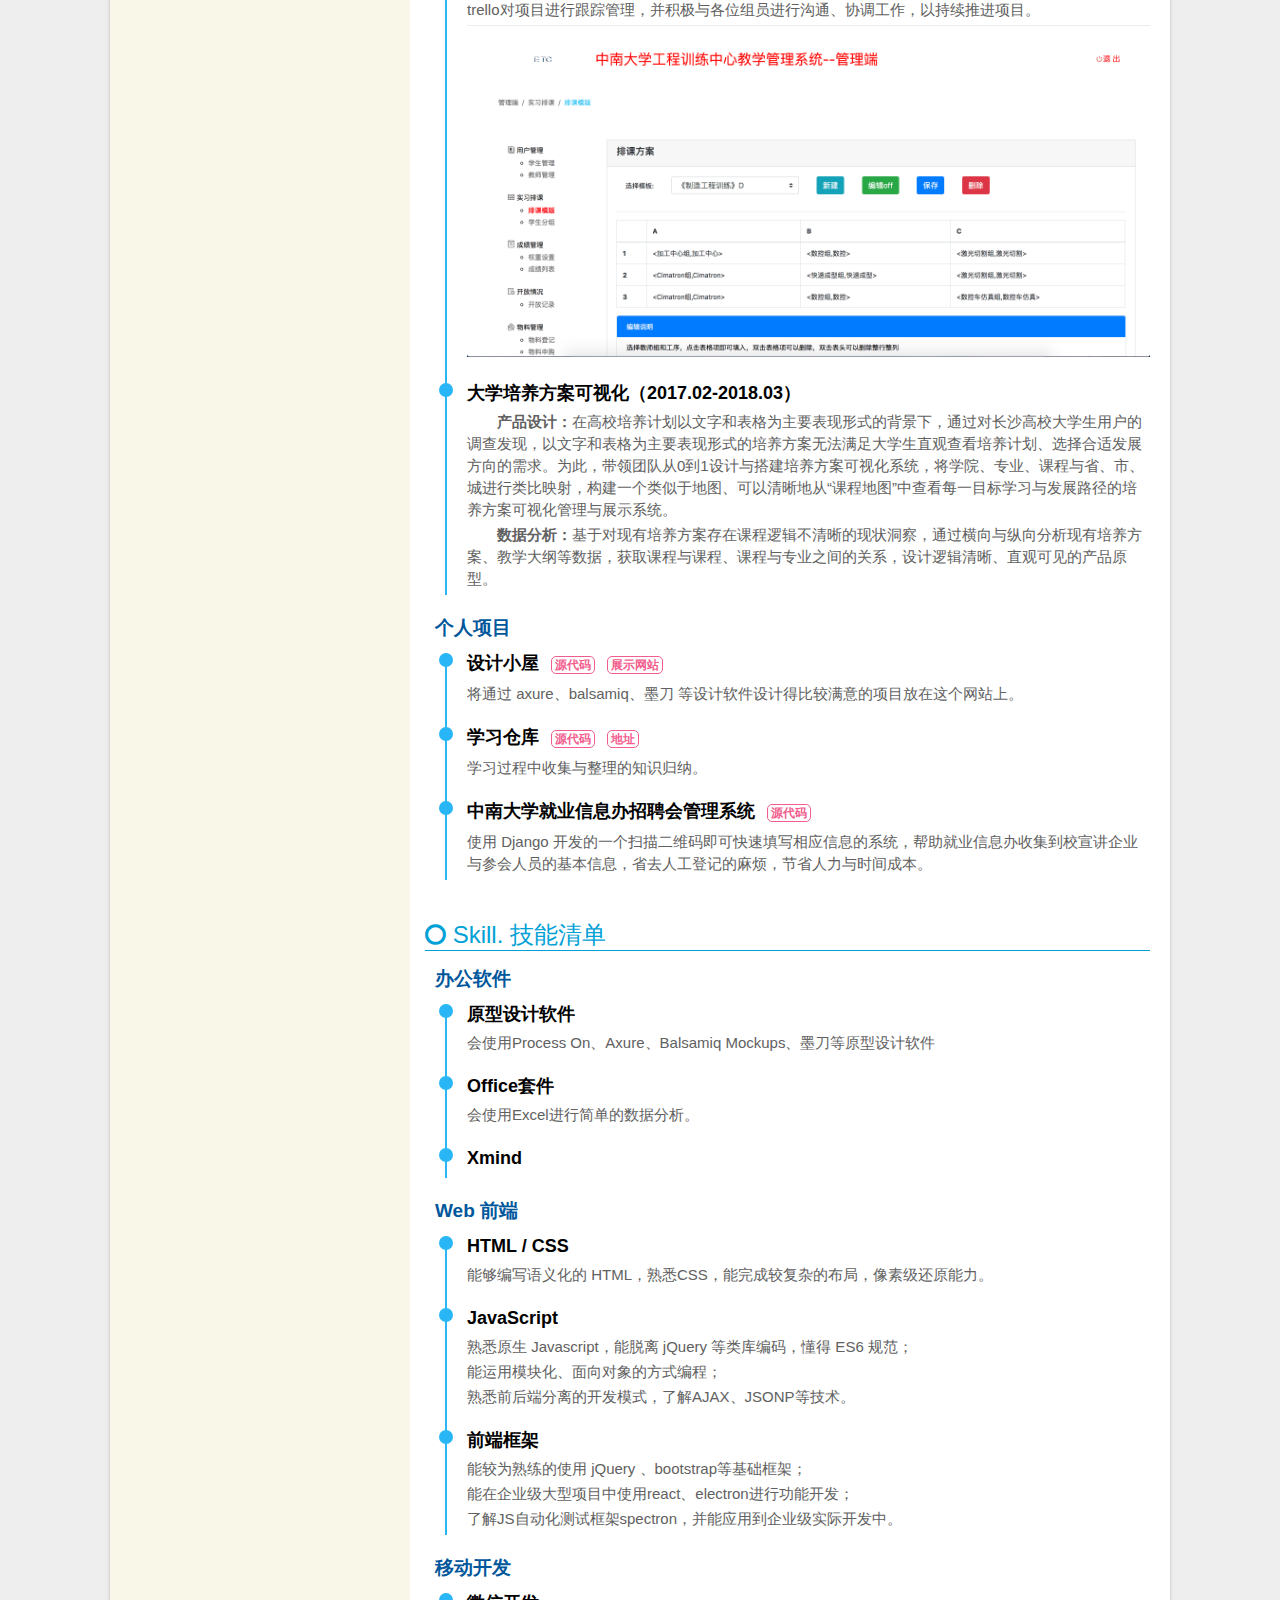
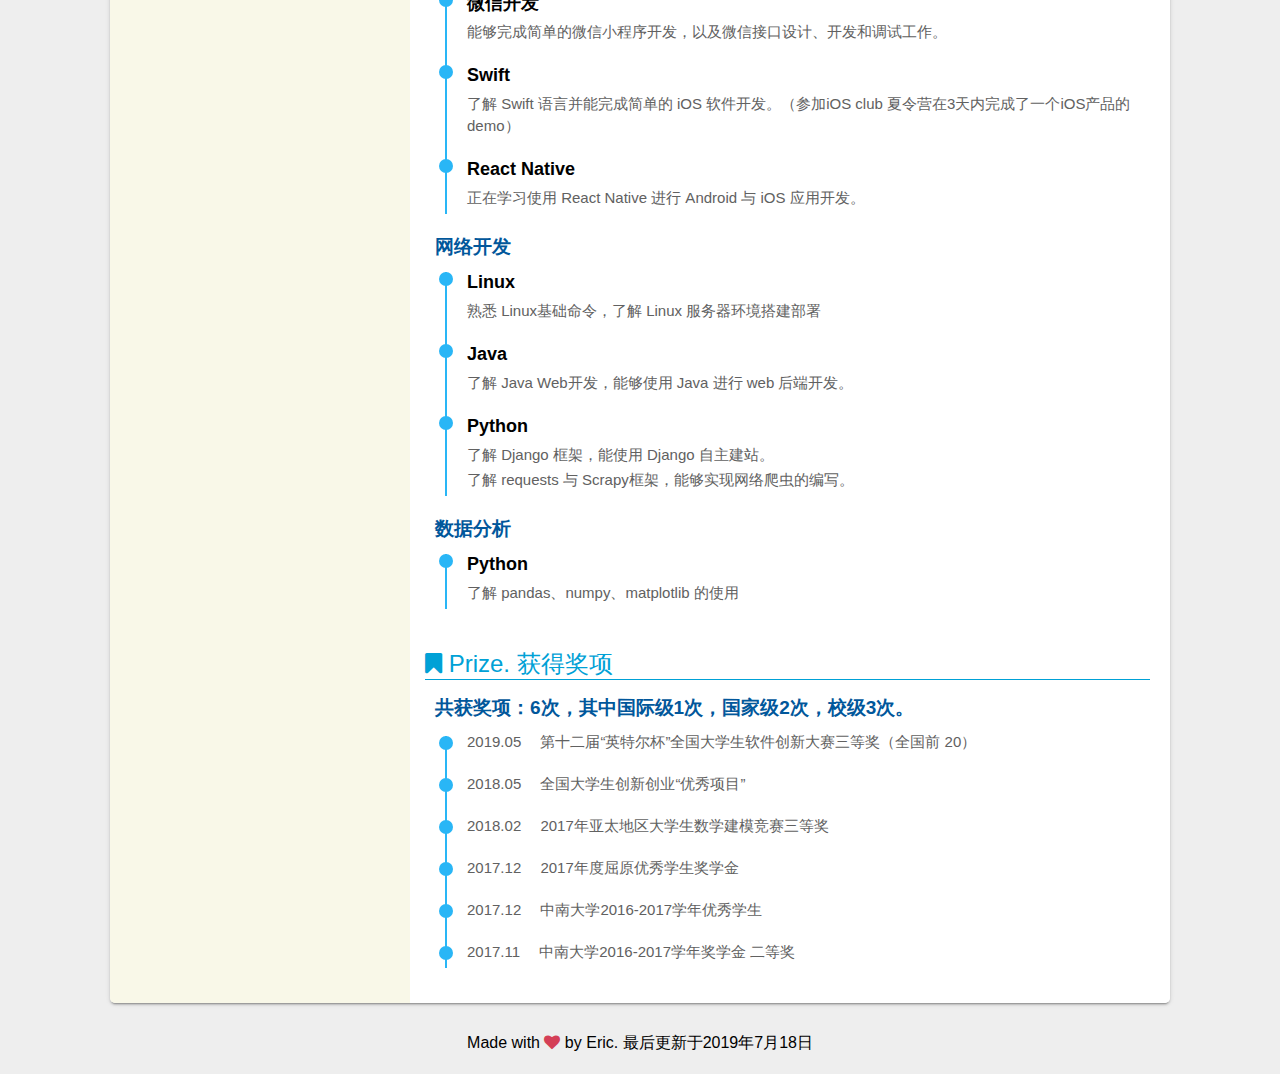
==== commit bc17b314: "秋招简历修改3" ====
--- a/index.html
+++ b/index.html
@@ -46,7 +46,7 @@
         <ul class="side-info">
           <li>
             <dt><i class="fa fa-bookmark"></i> Contact. 联系方式</dt>
-            <dd><i class="fa fa-envelope"></i> 邮箱: <a href="mailto:csu_zwq@163.com" target="_blank">csu_zwq@163.com</a></dd>
+            <dd><i class="fa fa-envelope"></i> 邮箱: <a href="mailto:zwqzyf@gmail.com" target="_blank">zwqzyf@gmail.com</a></dd>
             <dd><i class="fa fa-weixin"></i> 微信: ZWQ_fragrance</dd>
             <dd><i class="fa fa-qq"></i> QQ: 1347638091</dd>
           </li>
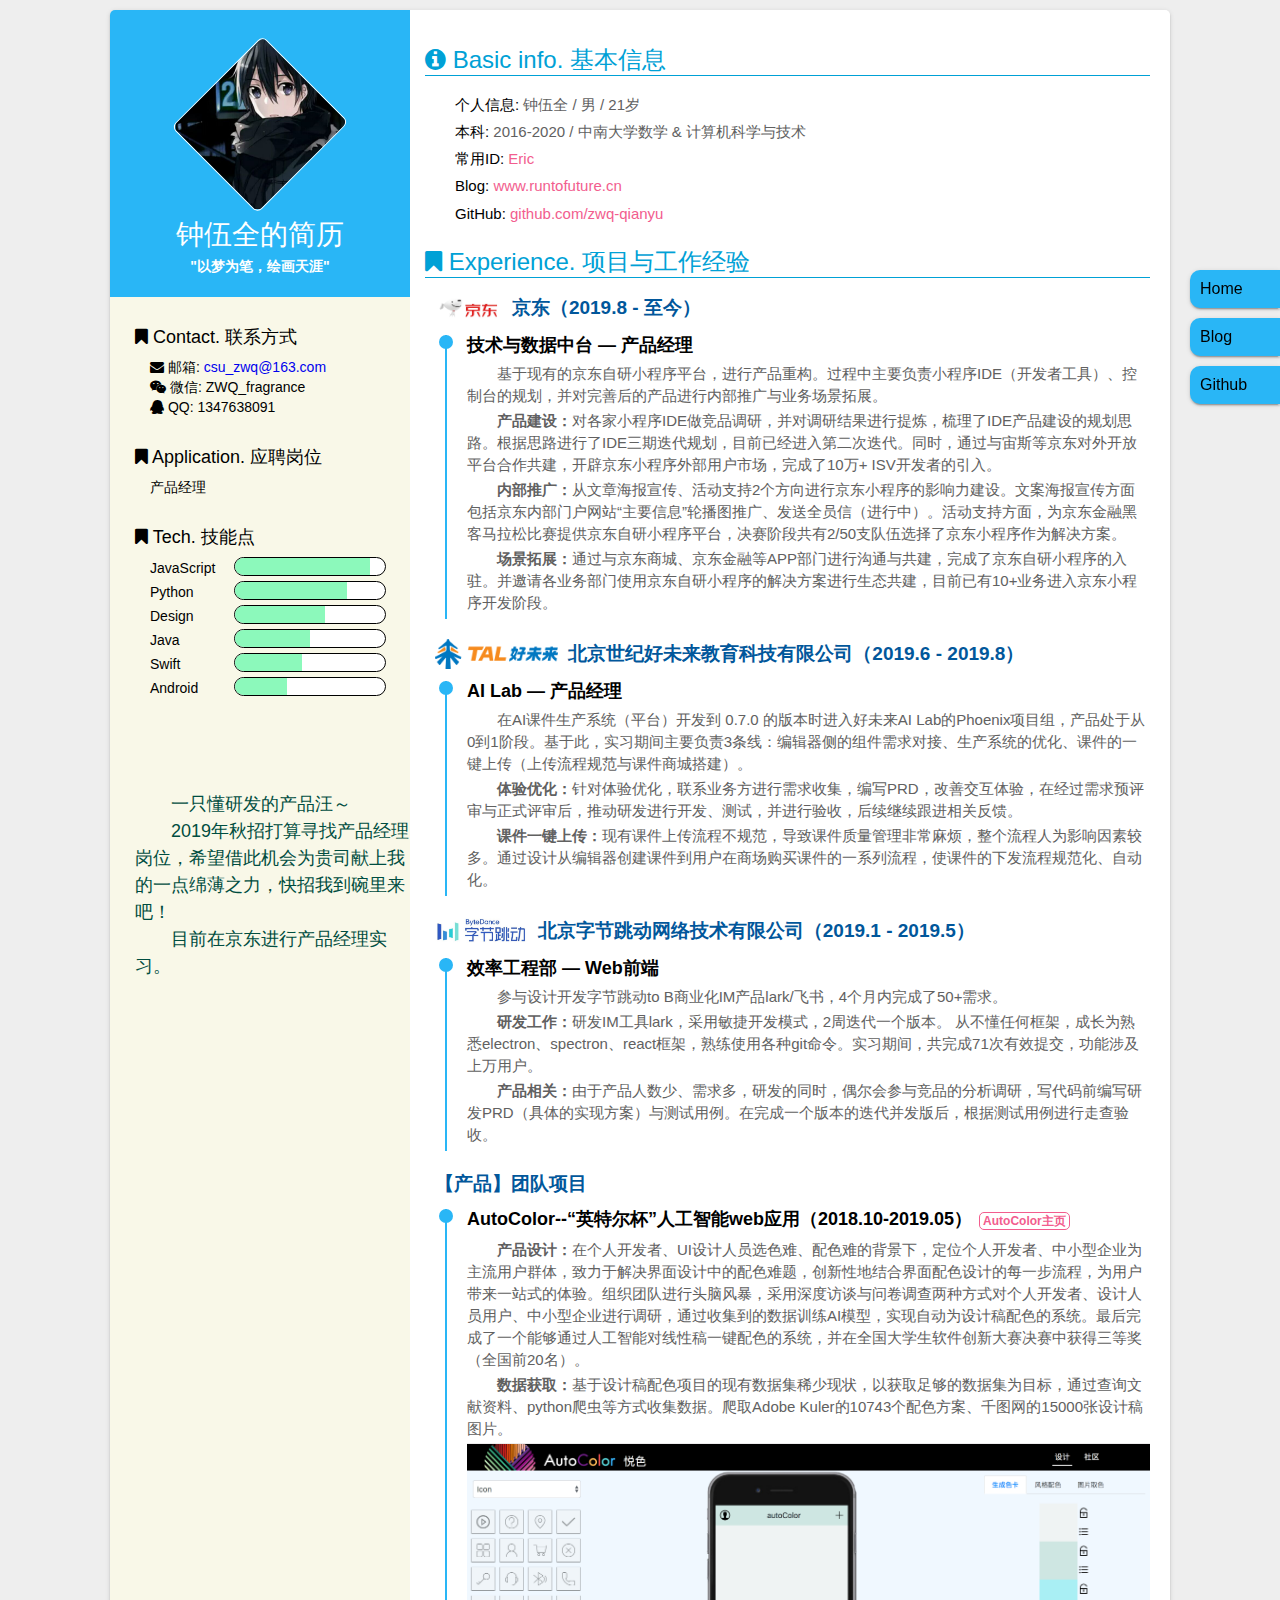
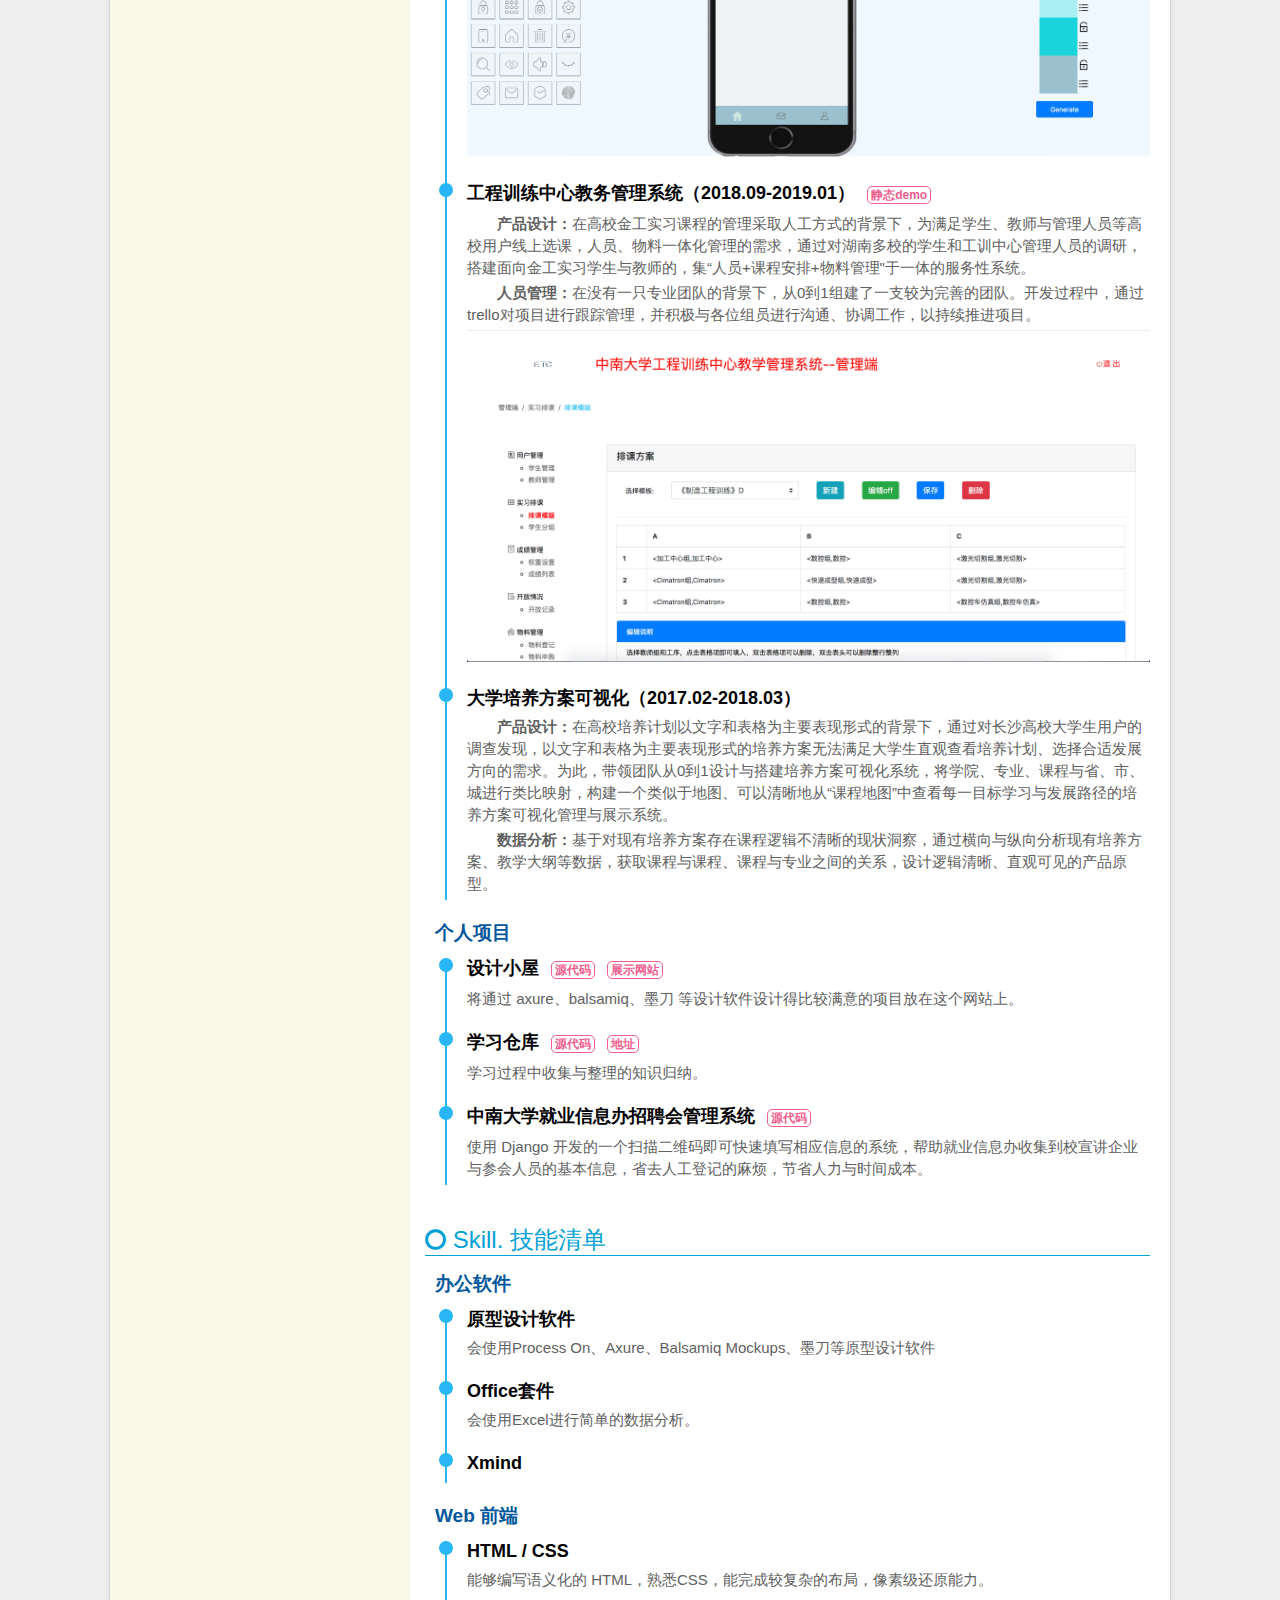
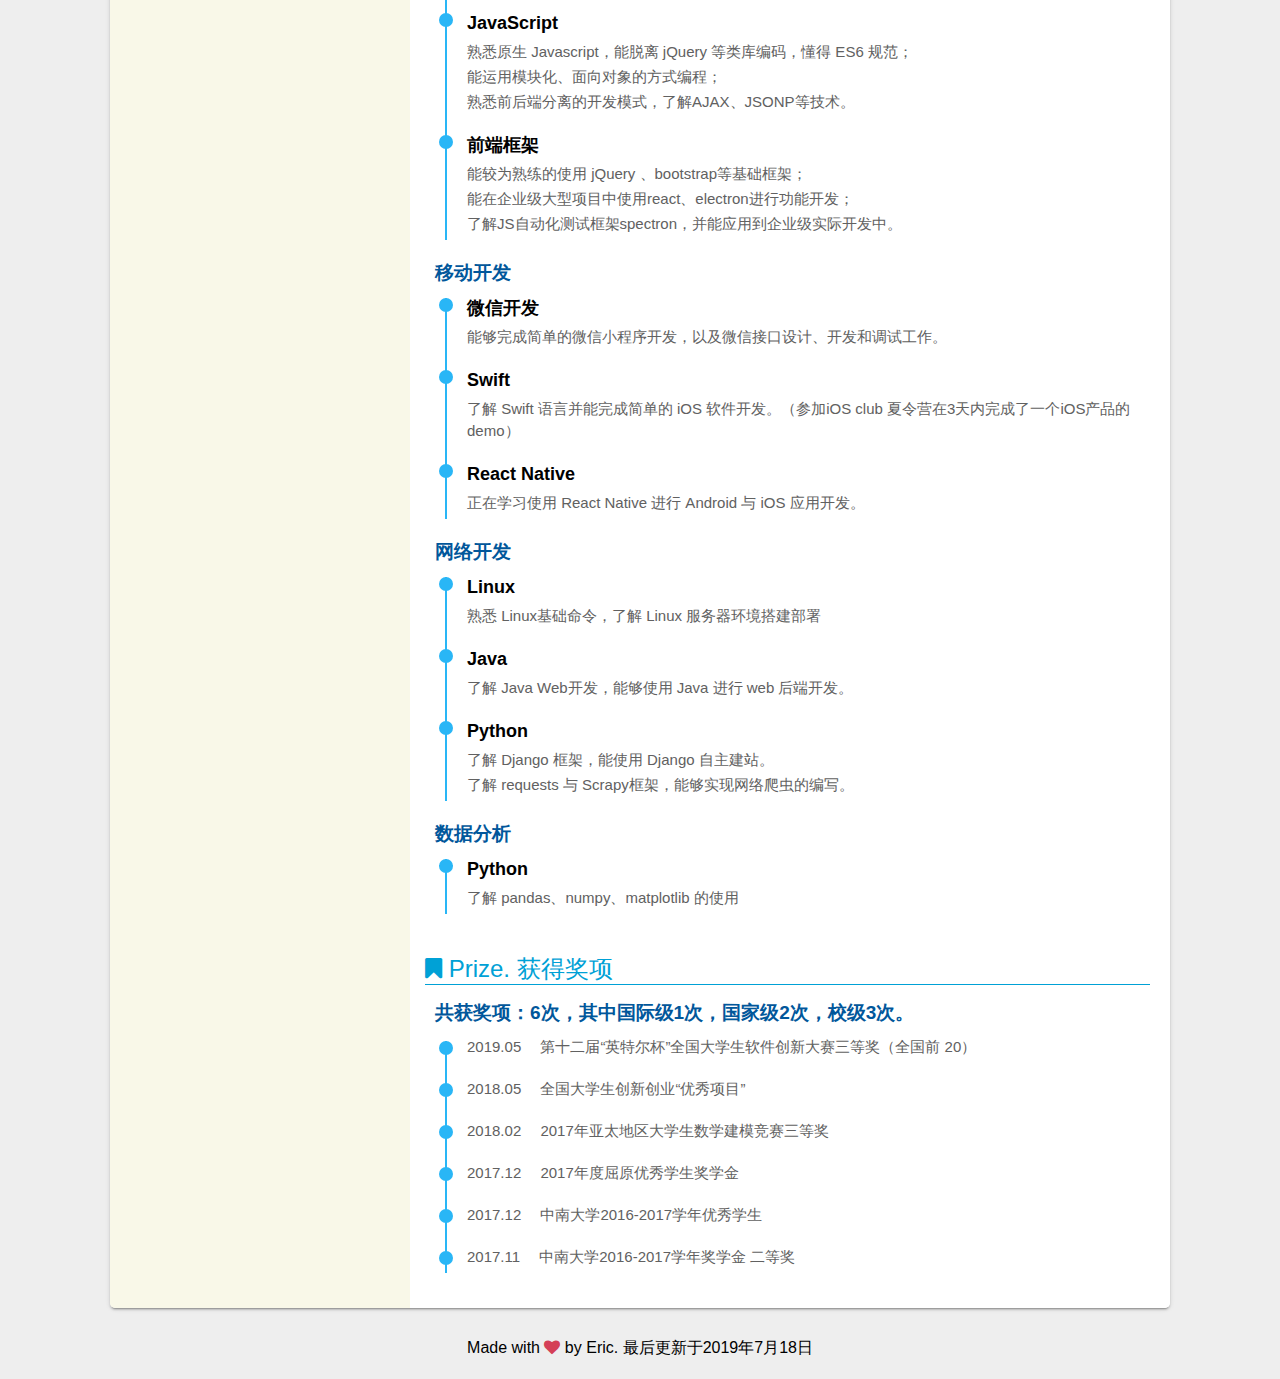
==== commit 89b0da8f: "修改简历，加入京东实习经历" ====
--- a/index.html
+++ b/index.html
@@ -46,7 +46,7 @@
         <ul class="side-info">
           <li>
             <dt><i class="fa fa-bookmark"></i> Contact. 联系方式</dt>
-            <dd><i class="fa fa-envelope"></i> 邮箱: <a href="mailto:zwqzyf@gmail.com" target="_blank">zwqzyf@gmail.com</a></dd>
+            <dd><i class="fa fa-envelope"></i> 邮箱: <a href="mailto:csu_zwq@163.com" target="_blank">csu_zwq@163.com</a></dd>
             <dd><i class="fa fa-weixin"></i> 微信: ZWQ_fragrance</dd>
             <dd><i class="fa fa-qq"></i> QQ: 1347638091</dd>
           </li>
@@ -101,7 +101,7 @@
         <div class="note">
           <p>一只懂研发的产品汪～</p>
           <p>2019年秋招打算寻找产品经理岗位，希望借此机会为贵司献上我的一点绵薄之力，快招我到碗里来吧！</p>
-          <!-- <p>目前在字节跳动进行Web前端实习。</p> -->
+          <p>目前在京东进行产品经理实习。</p>
         </div>
       </section>
 
@@ -122,17 +122,32 @@
           <!-- Experience. 项目与工作经验 -->
           <li>
             <dt><i class="fa fa-bookmark"></i> Experience. 项目与工作经验</dt>
+            <!-- 京东实习 -->
+            <h3 class="company"><img src="./img/jingdong.jpeg"><span>京东（2019.8 - 至今）</span></h3>
+            <ul class="exp">
+              <li>
+                <div class="circle"></div>
+                <h4>
+                  技术与数据中台 — 产品经理
+                </h4>
+                <p>&emsp;&emsp;基于现有的京东自研小程序平台，进行产品重构。过程中主要负责小程序IDE（开发者工具）、控制台的规划，并对完善后的产品进行内部推广与业务场景拓展。 </p>
+                <p>&emsp;&emsp;<b>产品建设：</b>对各家小程序IDE做竞品调研，并对调研结果进行提炼，梳理了IDE产品建设的规划思路。根据思路进行了IDE三期迭代规划，目前已经进入第二次迭代。同时，通过与宙斯等京东对外开放平台合作共建，开辟京东小程序外部用户市场，完成了10万+ ISV开发者的引入。</p>
+                <p>&emsp;&emsp;<b>内部推广：</b>从文章海报宣传、活动支持2个方向进行京东小程序的影响力建设。文案海报宣传方面包括京东内部门户网站“主要信息”轮播图推广、发送全员信（进行中）。活动支持方面，为京东金融黑客马拉松比赛提供京东自研小程序平台，决赛阶段共有2/50支队伍选择了京东小程序作为解决方案。</p>
+                <p>&emsp;&emsp;<b>场景拓展：</b>通过与京东商城、京东金融等APP部门进行沟通与共建，完成了京东自研小程序的入驻。并邀请各业务部门使用京东自研小程序的解决方案进行生态共建，目前已有10+业务进入京东小程序开发阶段。</p>
+              </li>
+            </ul>
+
             <!-- 好未来实习 -->
-            <h3 class="company"><img src="./img/haoweilai.png"><span>北京世纪好未来教育科技有限公司（2019.6 - 至今）</span></h3>
+            <h3 class="company"><img src="./img/haoweilai.png"><span>北京世纪好未来教育科技有限公司（2019.6 - 2019.8）</span></h3>
             <ul class="exp">
               <li>
                 <div class="circle"></div>
                 <h4>
                   AI Lab — 产品经理
                 </h4>
-                <p>&emsp;&emsp;在AI课件生产系统（视频编辑器）开发到0.7.0的版本时进入好未来AI Lab的Phoenix项目组，产品处于从0到1的期间，只有2个内部团队在使用。实习过程中主要负责4条线：编辑器侧的组件需求对接、体验优化、课件质量、课件一键下发。</p>
-                <p>&emsp;&emsp;<b>体验优化：</b>针对体验优化，我找业务方进行需求收集，设计demo编写PRD，改善交互体验，在经过需求预评审与正式评审后，推动研发进行开发、测试，并进行验收，后续跟进这个需求相关的反馈。这一过程中收获最大的就是版本自动升级的策略。只有真正经历从0到1才会涉及到这个需求，我很幸运能有机会接触到这样的需求。</p>
-                <p>&emsp;&emsp;<b>课件质量：</b>针对课件质量，将编辑器的质量自检、研发手动执行的检查脚本、测试手动执行的测试脚本整合到一套自动化流程中，实现了全自动的质量控制体系。</p>
+                <p>&emsp;&emsp;在AI课件生产系统（平台）开发到 0.7.0 的版本时进入好未来AI Lab的Phoenix项目组，产品处于从0到1阶段。基于此，实习期间主要负责3条线：编辑器侧的组件需求对接、生产系统的优化、课件的一键上传（上传流程规范与课件商城搭建）。</p>
+                <p>&emsp;&emsp;<b>体验优化：</b>针对体验优化，联系业务方进行需求收集，编写PRD，改善交互体验，在经过需求预评审与正式评审后，推动研发进行开发、测试，并进行验收，后续继续跟进相关反馈。</p>
+                <p>&emsp;&emsp;<b>课件一键上传：</b>现有课件上传流程不规范，导致课件质量管理非常麻烦，整个流程人为影响因素较多。通过设计从编辑器创建课件到用户在商场购买课件的一系列流程，使课件的下发流程规范化、自动化。</p>
               </li>
             </ul>
 
@@ -145,7 +160,8 @@
                 <h4>
                   效率工程部 — Web前端
                 </h4>
-                <p>&emsp;&emsp;<b>研发工作：</b>在整个效率工程部门没有测试工程师、小组只有3个前端的情况下，刚入职1天后开始使用spectron编写自动化测试代码，入职2周后开始接需求进行开发。当时开发的内部IM工具Lark正值对外发布前夕，采用敏捷开发，2周迭代一个版本。迭代快，需求多，工作量大。也正是因为这样的高压环境，让我从不懂任何框架，成长为熟悉electron、spectron、react等框架、熟练使用各种git命令（如：rebase、cherry-pick）的前端。实习期间，共完成71次有效提交，功能涉及海内外上万用户。</p>
+                <p>&emsp;&emsp;参与设计开发字节跳动to B商业化IM产品lark/飞书，4个月内完成了50+需求。</p>
+                <p>&emsp;&emsp;<b>研发工作：</b>研发IM工具lark，采用敏捷开发模式，2周迭代一个版本。 从不懂任何框架，成长为熟悉electron、spectron、react框架，熟练使用各种git命令。实习期间，共完成71次有效提交，功能涉及上万用户。</p>
                 <p>&emsp;&emsp;<b>产品相关：</b>由于产品人数少、需求多，研发的同时，偶尔会参与竞品的分析调研，写代码前编写研发PRD（具体的实现方案）与测试用例。在完成一个版本的迭代并发版后，根据测试用例进行走查验收。</p>
               </li>
             </ul>
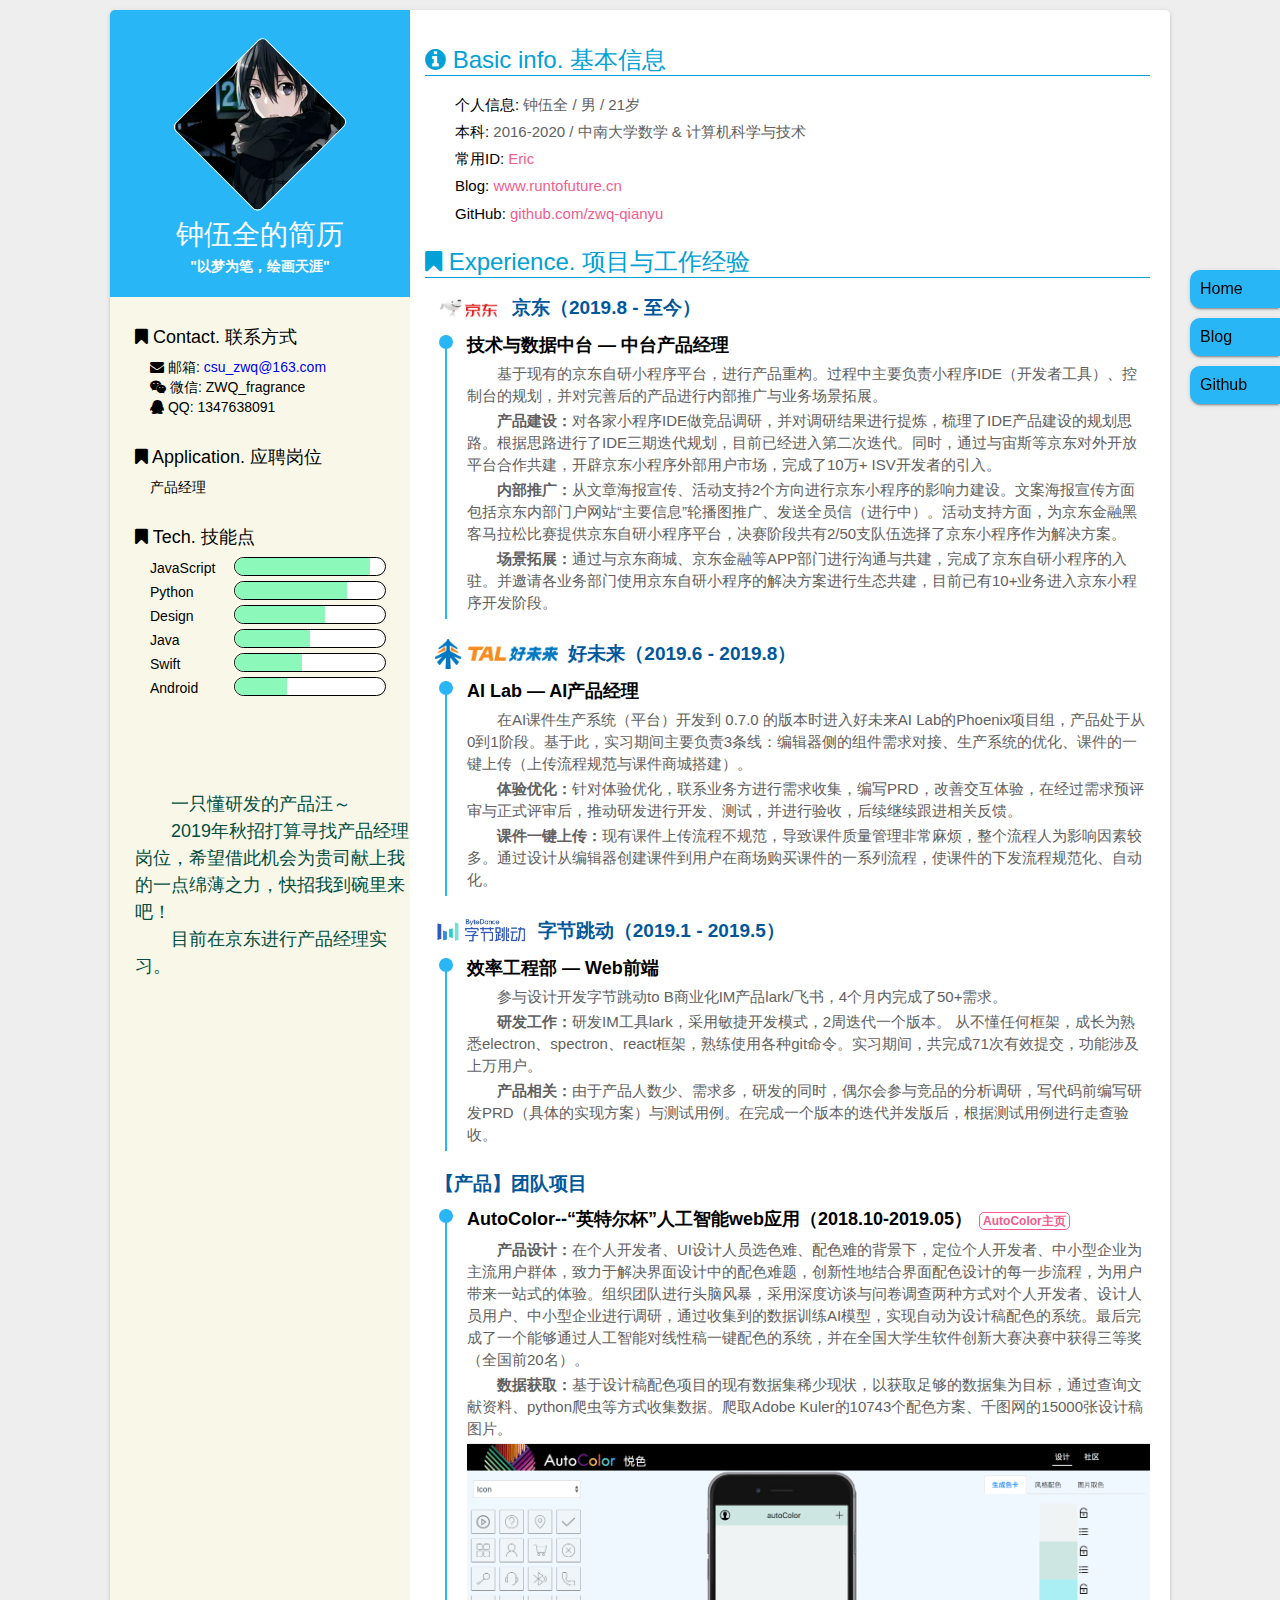
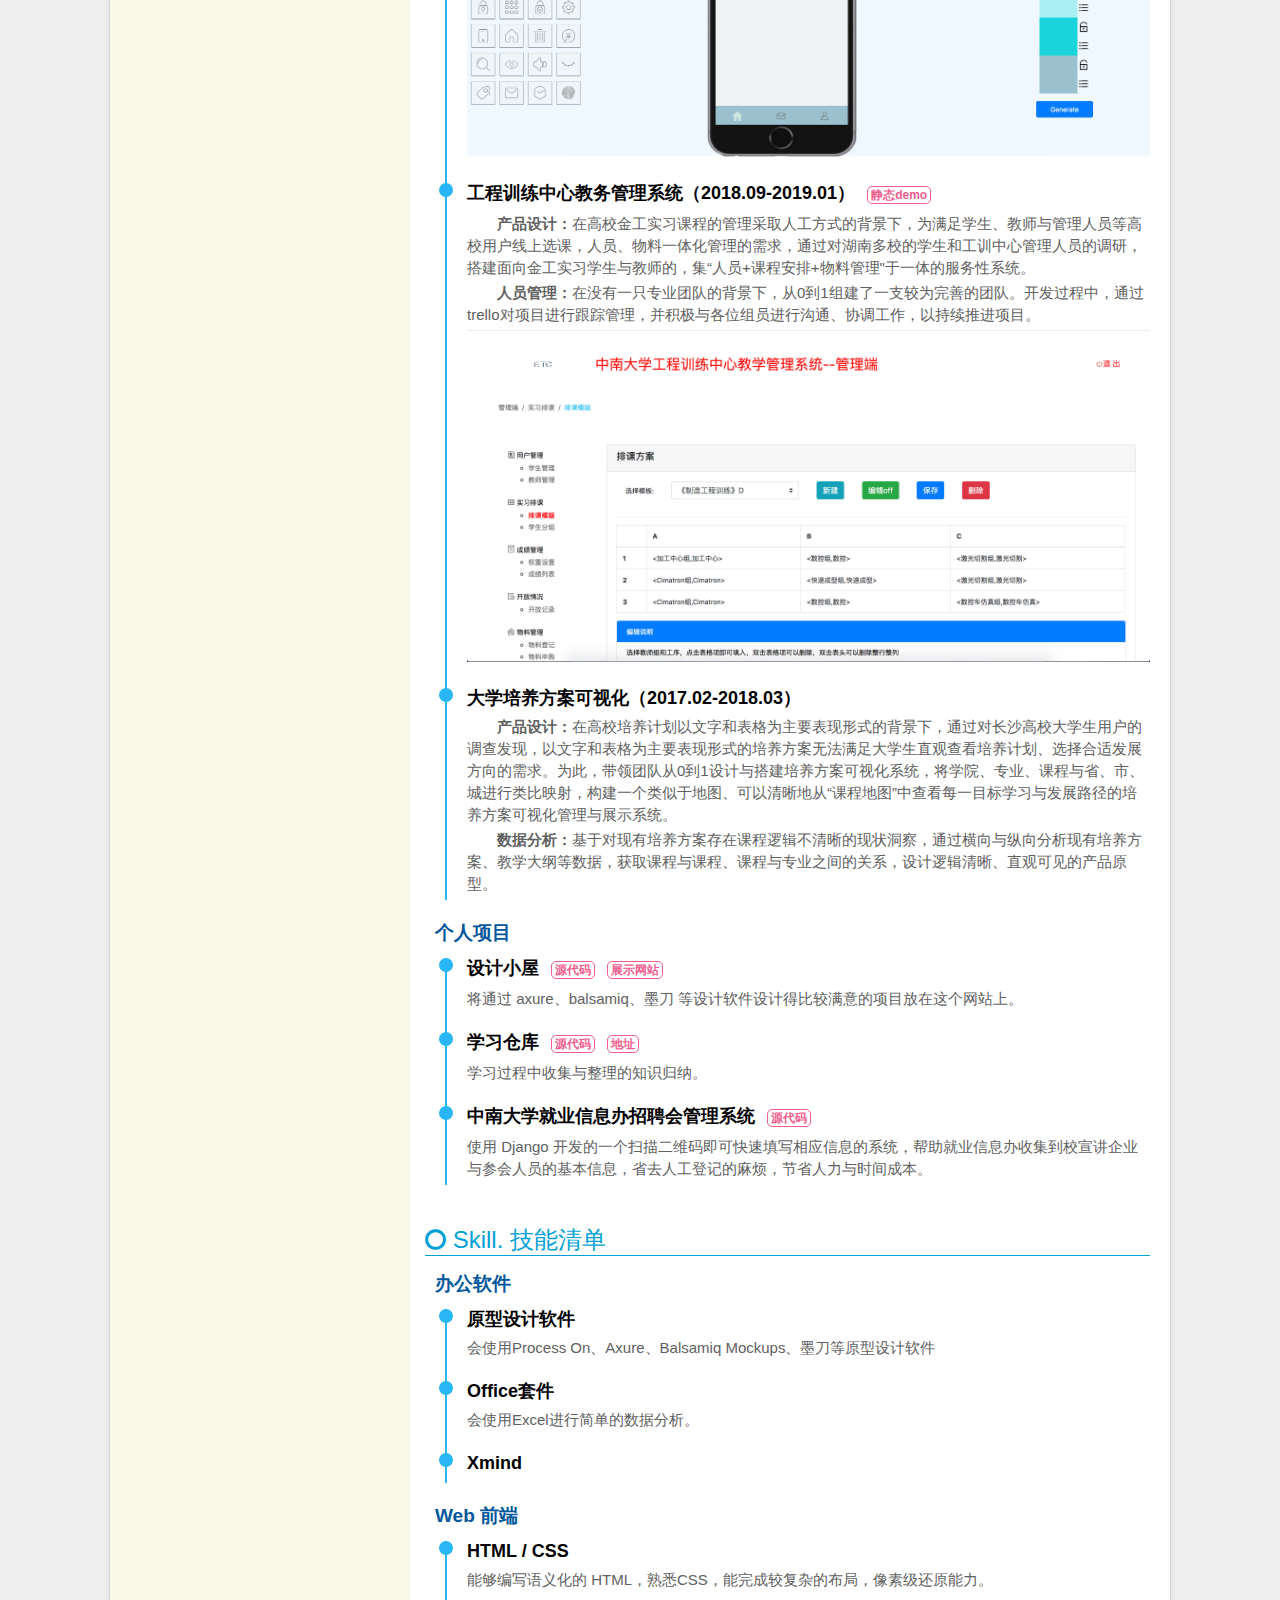
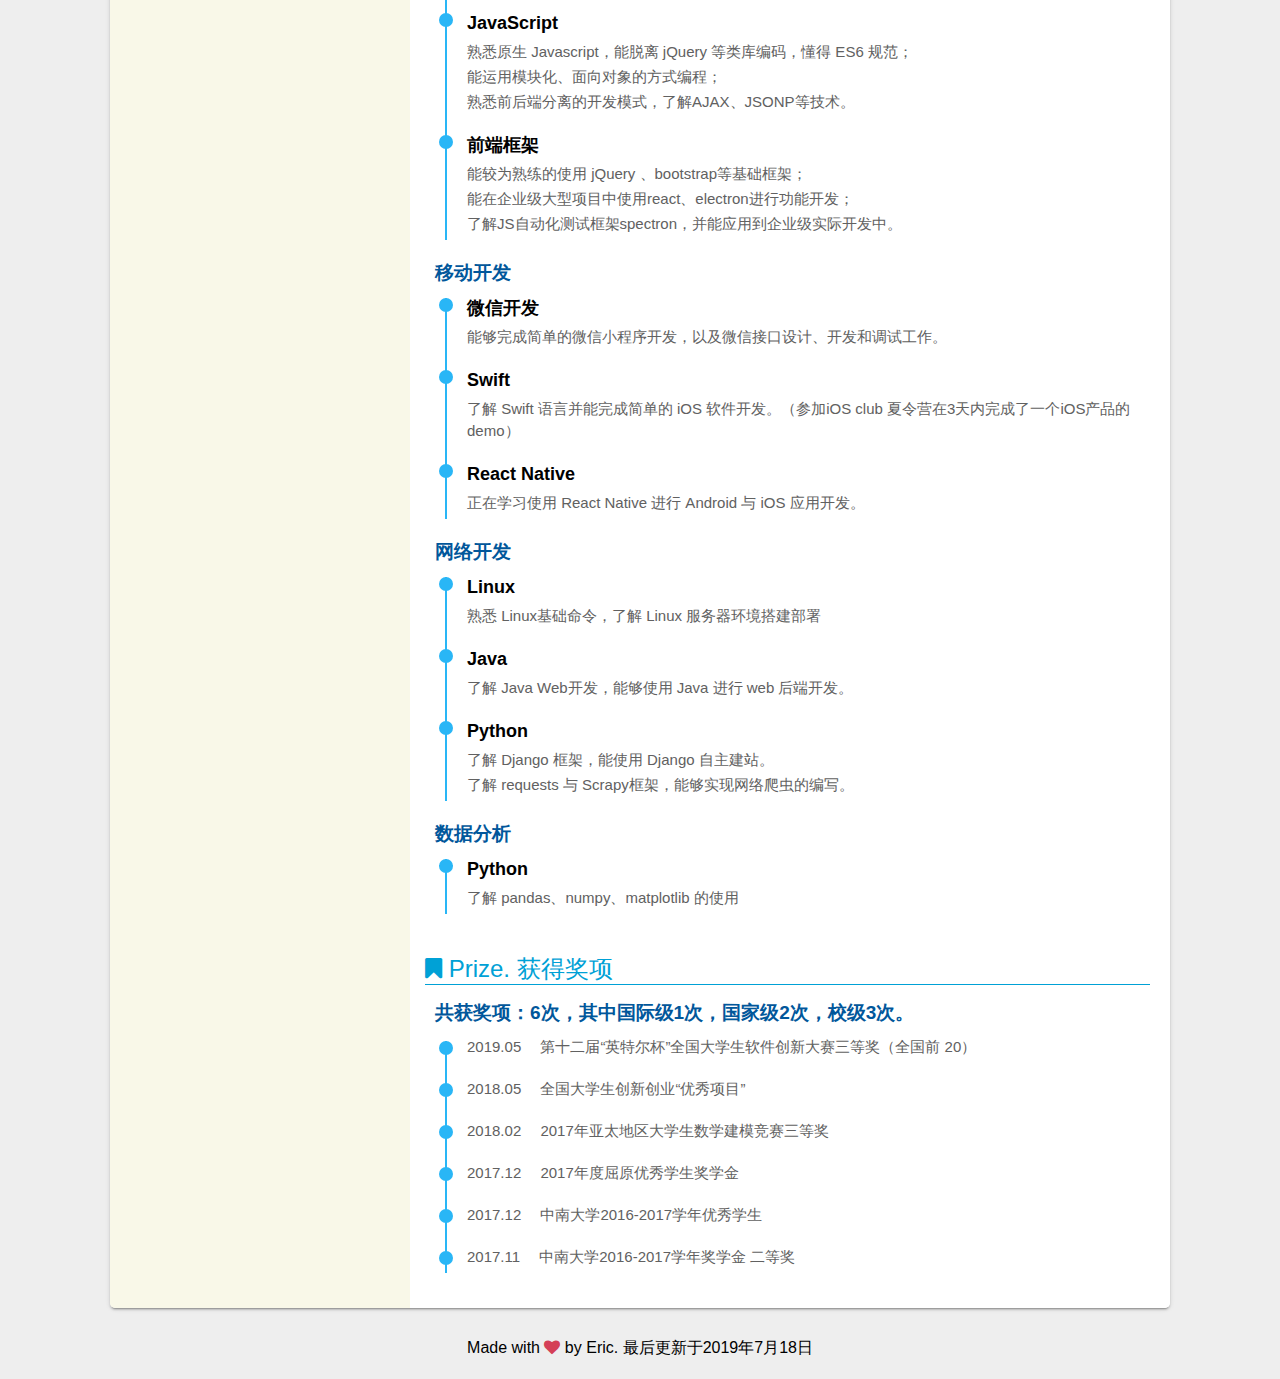
==== commit efd8e385: "秋招修改电子简历" ====
--- a/index.html
+++ b/index.html
@@ -128,7 +128,7 @@
               <li>
                 <div class="circle"></div>
                 <h4>
-                  技术与数据中台 — 产品经理
+                  技术与数据中台 — 中台产品经理
                 </h4>
                 <p>&emsp;&emsp;基于现有的京东自研小程序平台，进行产品重构。过程中主要负责小程序IDE（开发者工具）、控制台的规划，并对完善后的产品进行内部推广与业务场景拓展。 </p>
                 <p>&emsp;&emsp;<b>产品建设：</b>对各家小程序IDE做竞品调研，并对调研结果进行提炼，梳理了IDE产品建设的规划思路。根据思路进行了IDE三期迭代规划，目前已经进入第二次迭代。同时，通过与宙斯等京东对外开放平台合作共建，开辟京东小程序外部用户市场，完成了10万+ ISV开发者的引入。</p>
@@ -137,13 +137,13 @@
               </li>
             </ul>
 
-            <!-- 好未来实习 -->
-            <h3 class="company"><img src="./img/haoweilai.png"><span>北京世纪好未来教育科技有限公司（2019.6 - 2019.8）</span></h3>
-            <ul class="exp">
-              <li>
-                <div class="circle"></div>
-                <h4>
-                  AI Lab — 产品经理
+            <!-- 好未来实习 北京世纪好未来教育科技有限公司 -->
+            <h3 class="company"><img src="./img/haoweilai.png"><span>好未来（2019.6 - 2019.8）</span></h3>
+            <ul class="exp">
+              <li>
+                <div class="circle"></div>
+                <h4>
+                  AI Lab — AI产品经理
                 </h4>
                 <p>&emsp;&emsp;在AI课件生产系统（平台）开发到 0.7.0 的版本时进入好未来AI Lab的Phoenix项目组，产品处于从0到1阶段。基于此，实习期间主要负责3条线：编辑器侧的组件需求对接、生产系统的优化、课件的一键上传（上传流程规范与课件商城搭建）。</p>
                 <p>&emsp;&emsp;<b>体验优化：</b>针对体验优化，联系业务方进行需求收集，编写PRD，改善交互体验，在经过需求预评审与正式评审后，推动研发进行开发、测试，并进行验收，后续继续跟进相关反馈。</p>
@@ -152,8 +152,8 @@
             </ul>
 
 
-            <!-- 字节跳动实习 -->
-            <h3 class="company"><img src="./img/bytedance.jpg"><span>北京字节跳动网络技术有限公司（2019.1 - 2019.5）</span></h3>
+            <!-- 字节跳动实习 北京字节跳动网络技术有限公司 -->
+            <h3 class="company"><img src="./img/bytedance.jpg"><span>字节跳动（2019.1 - 2019.5）</span></h3>
             <ul class="exp">
               <li>
                 <div class="circle"></div>
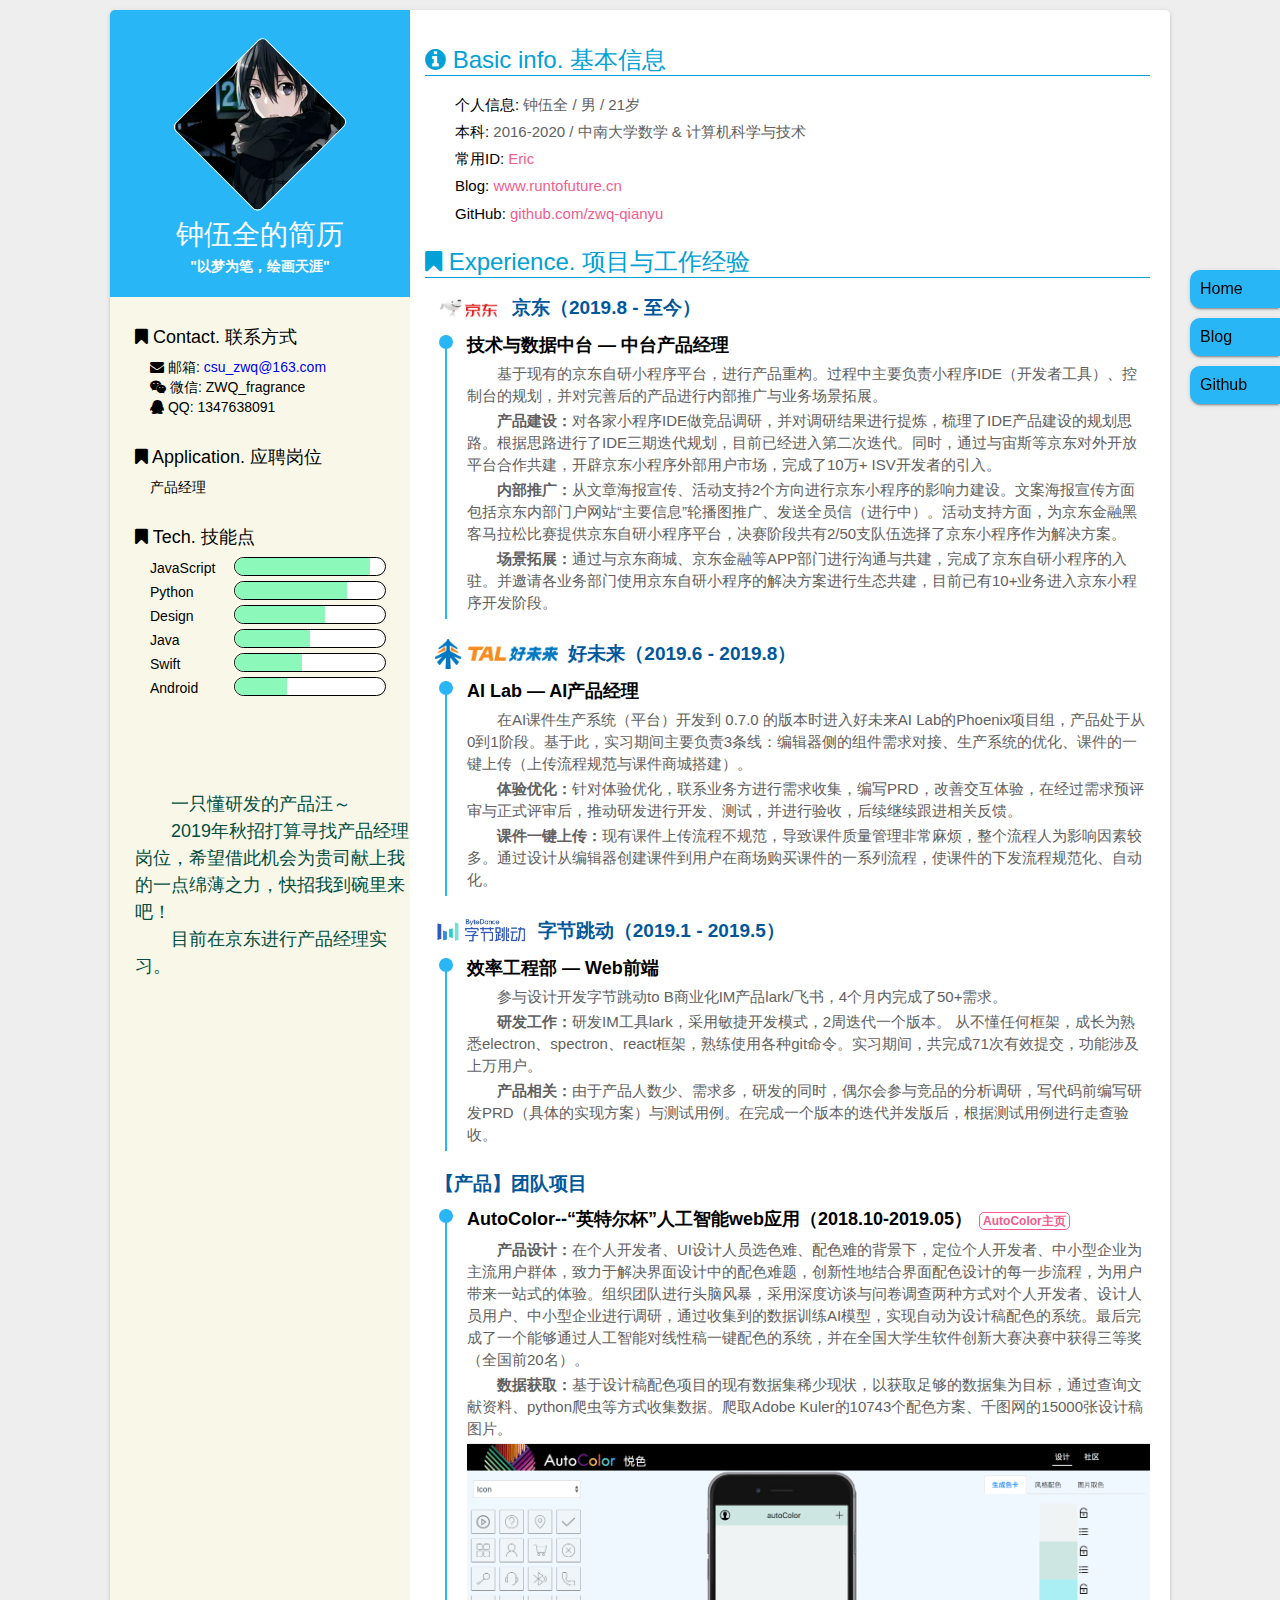
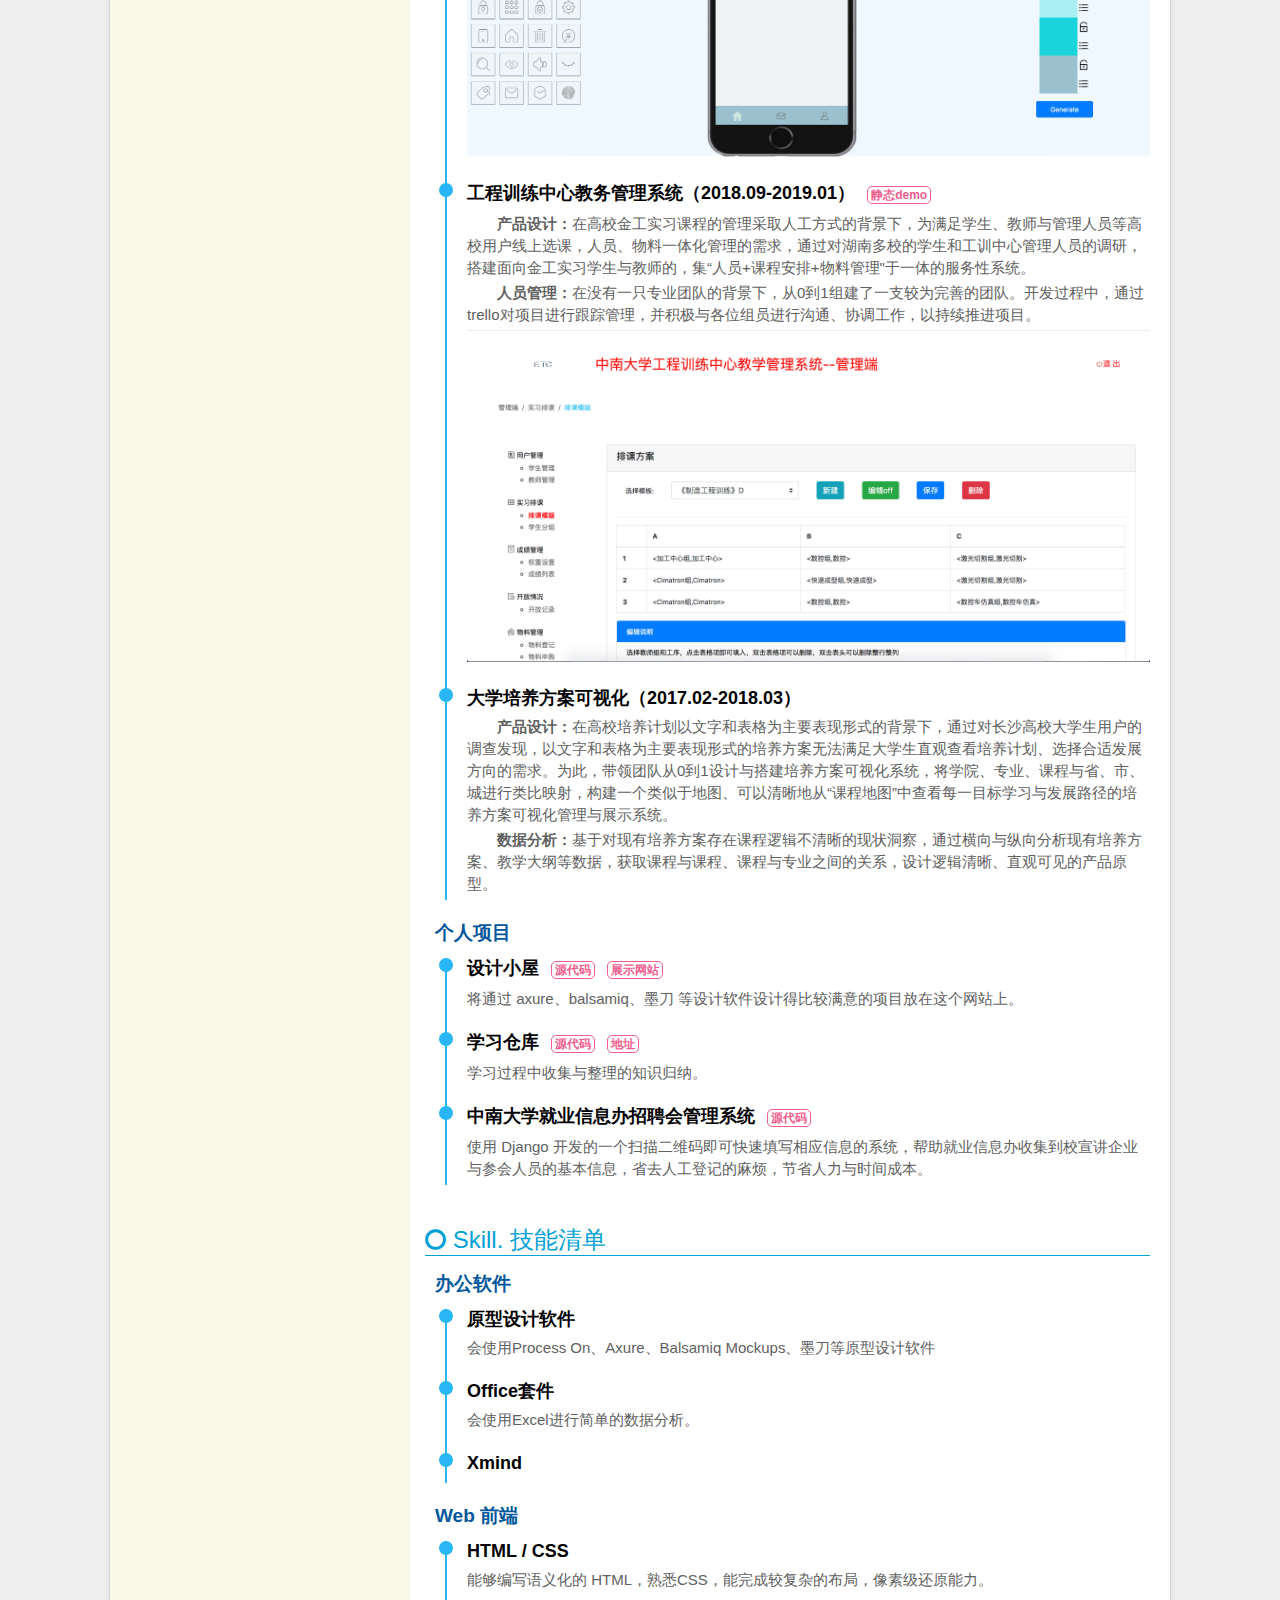
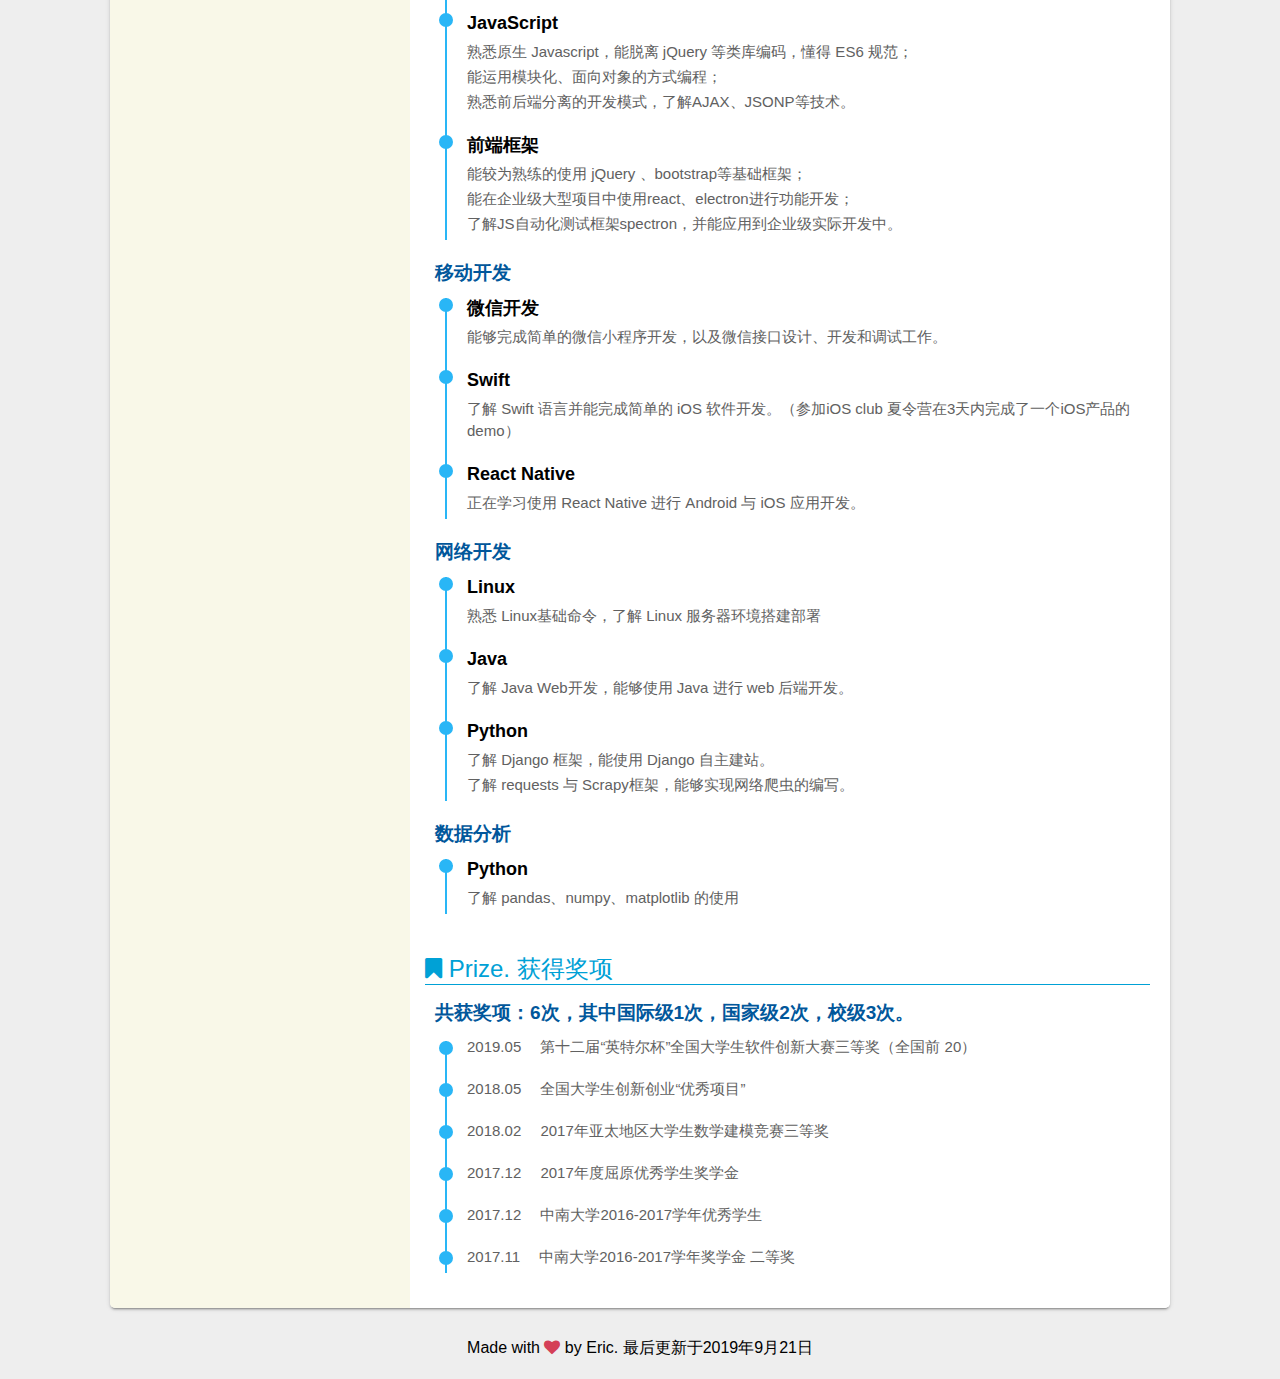
==== commit 819f1567: "更新简历更新时间" ====
--- a/index.html
+++ b/index.html
@@ -371,7 +371,7 @@
 
     <footer>
       <!-- <p>Theme by <a href="https://github.com/DIYgod/Resume" target="_blank">DIYgod</a>. Made with <i class="fa fa-heart" aria-hidden="true" style="color: #d43f57;"></i> by Eric. 最后更新于2019年1月8日</p> -->
-      <p>Made with <i class="fa fa-heart" aria-hidden="true" style="color: #d43f57;"></i> by Eric. 最后更新于2019年7月18日</p>
+      <p>Made with <i class="fa fa-heart" aria-hidden="true" style="color: #d43f57;"></i> by Eric. 最后更新于2019年9月21日</p>
     </footer>
   </body>
 </html>
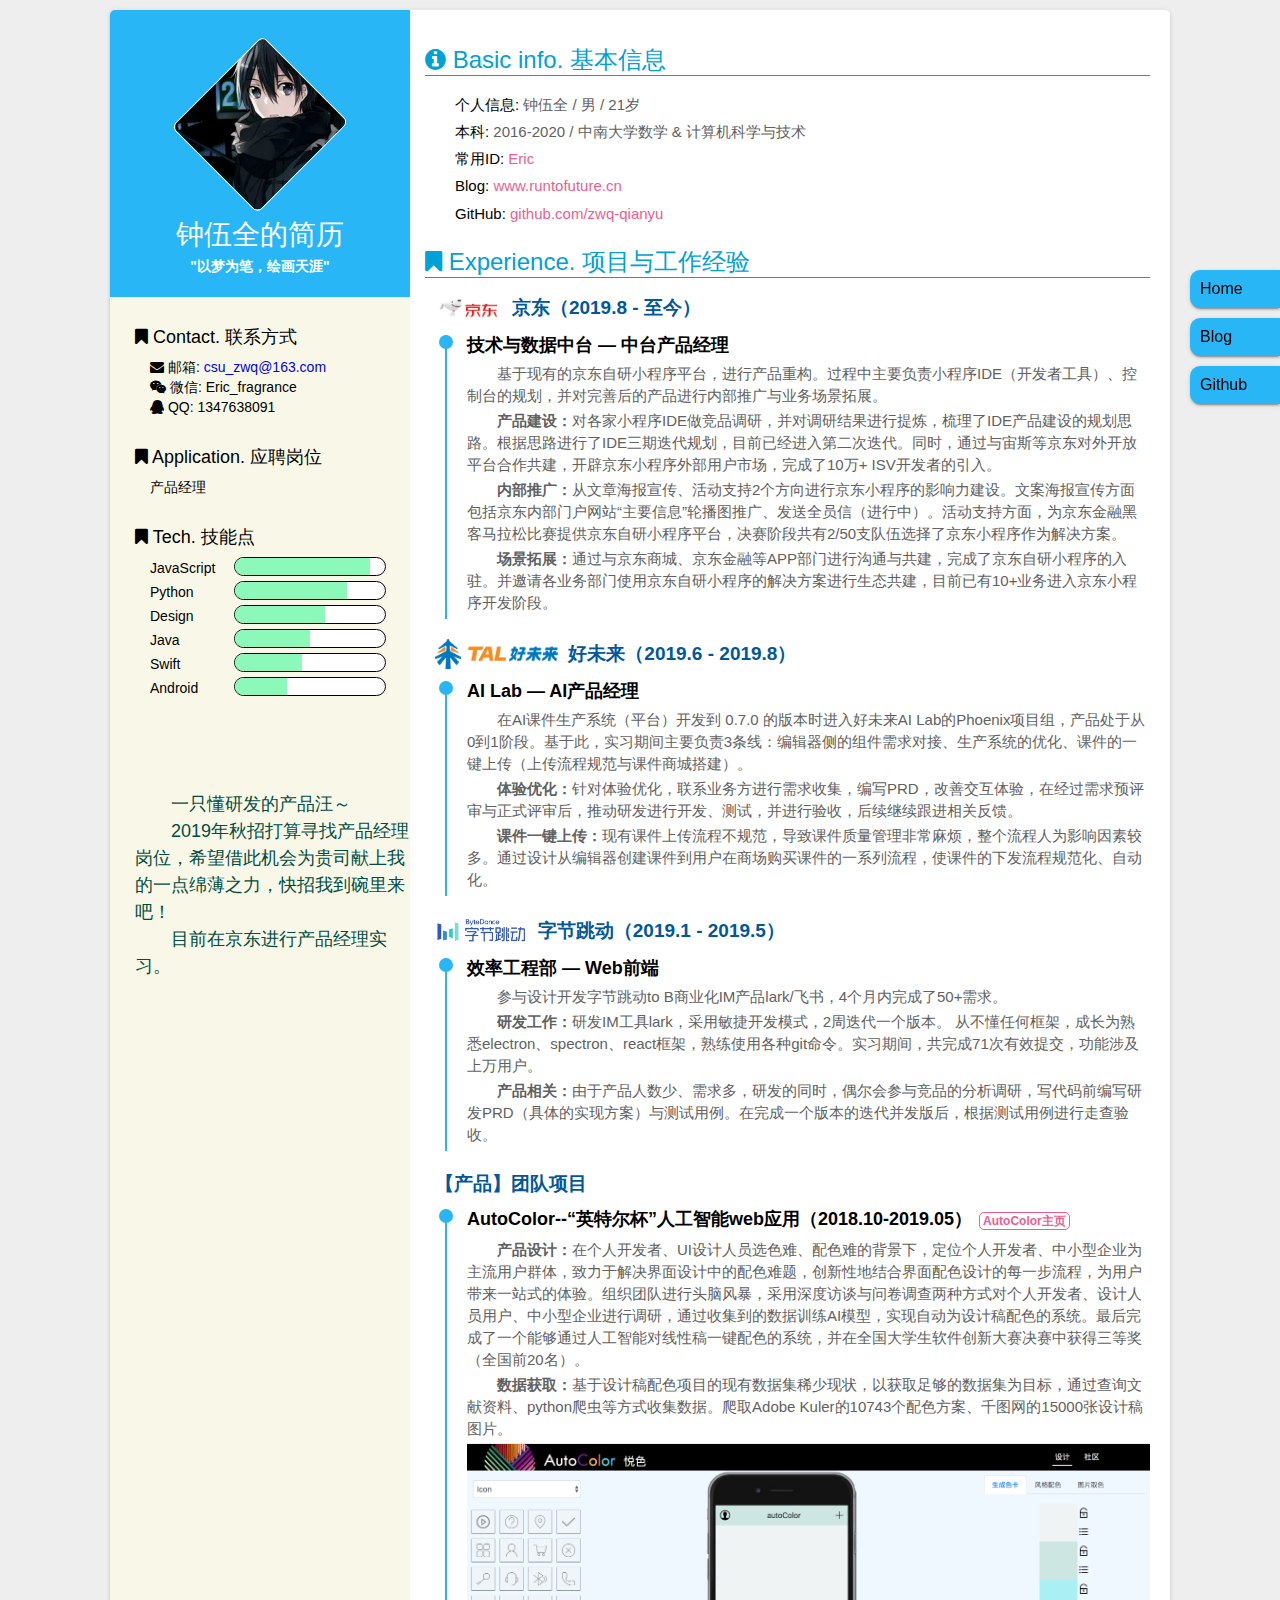
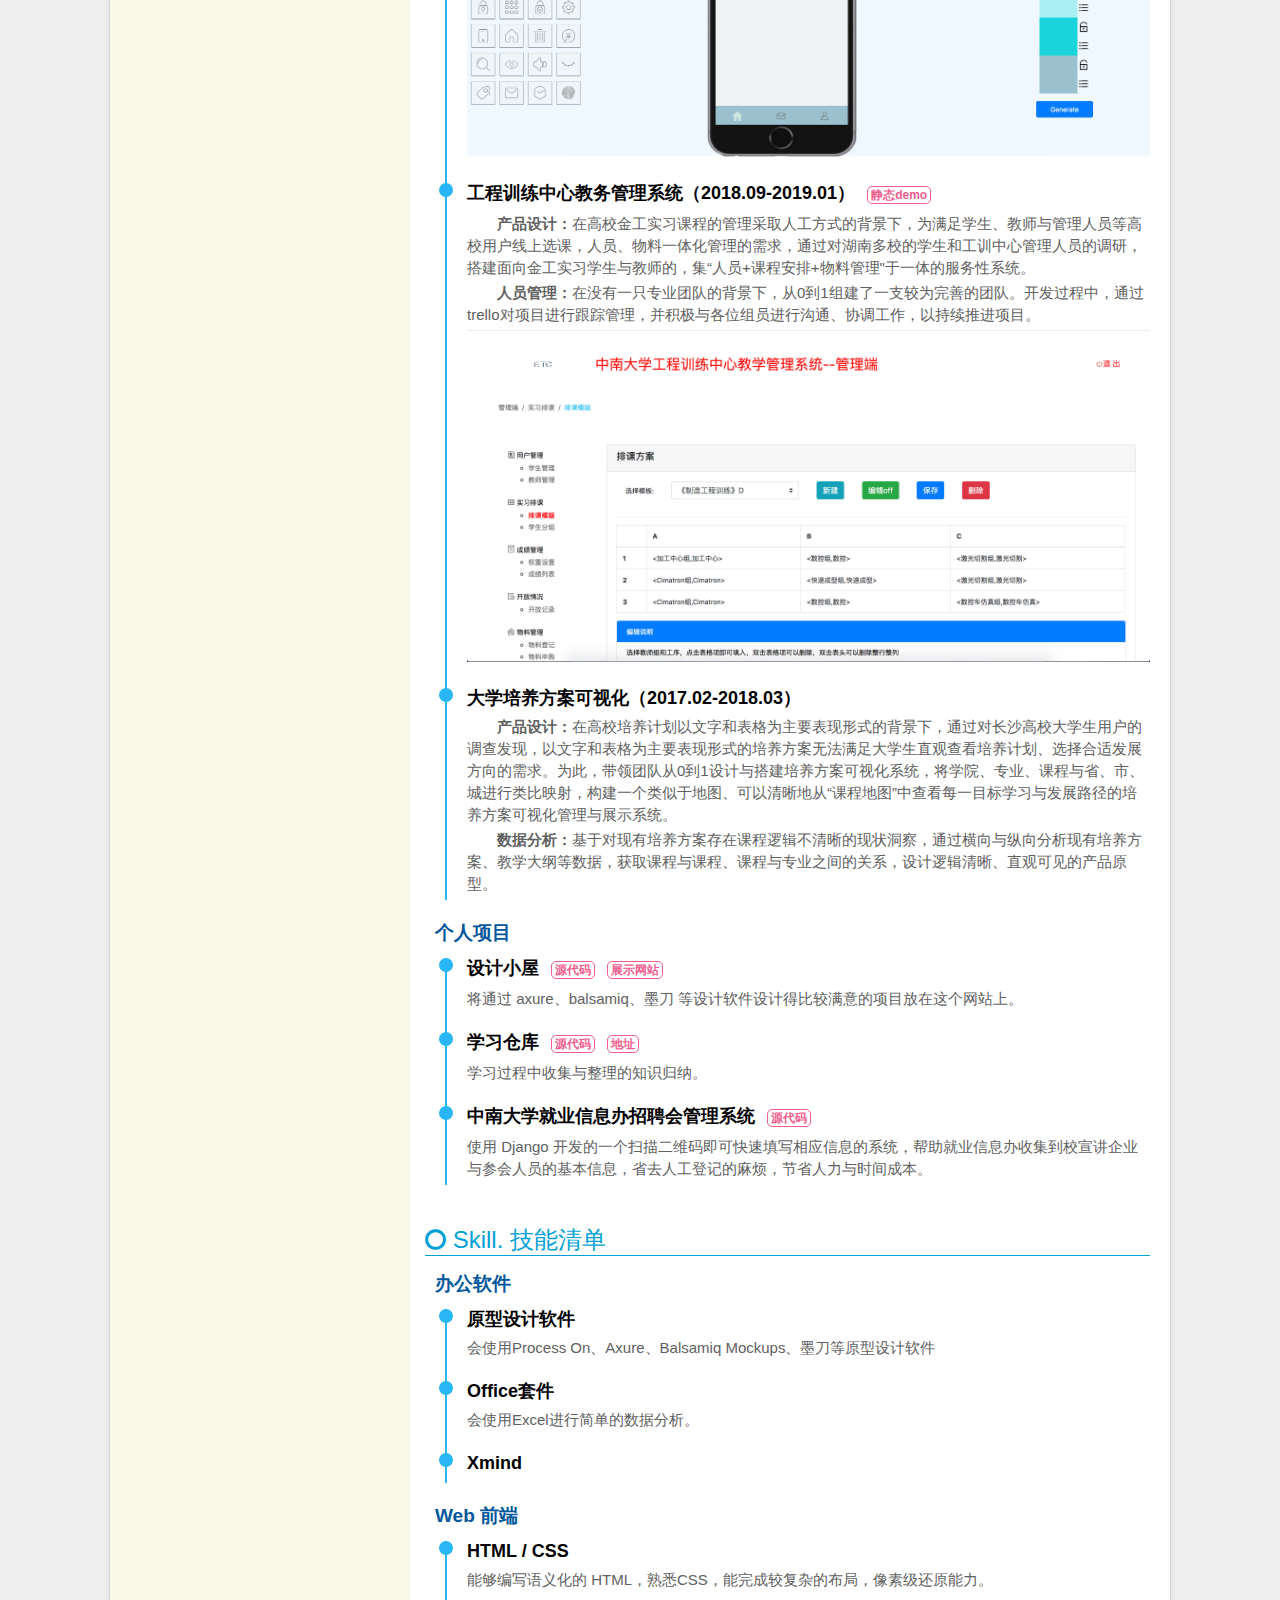
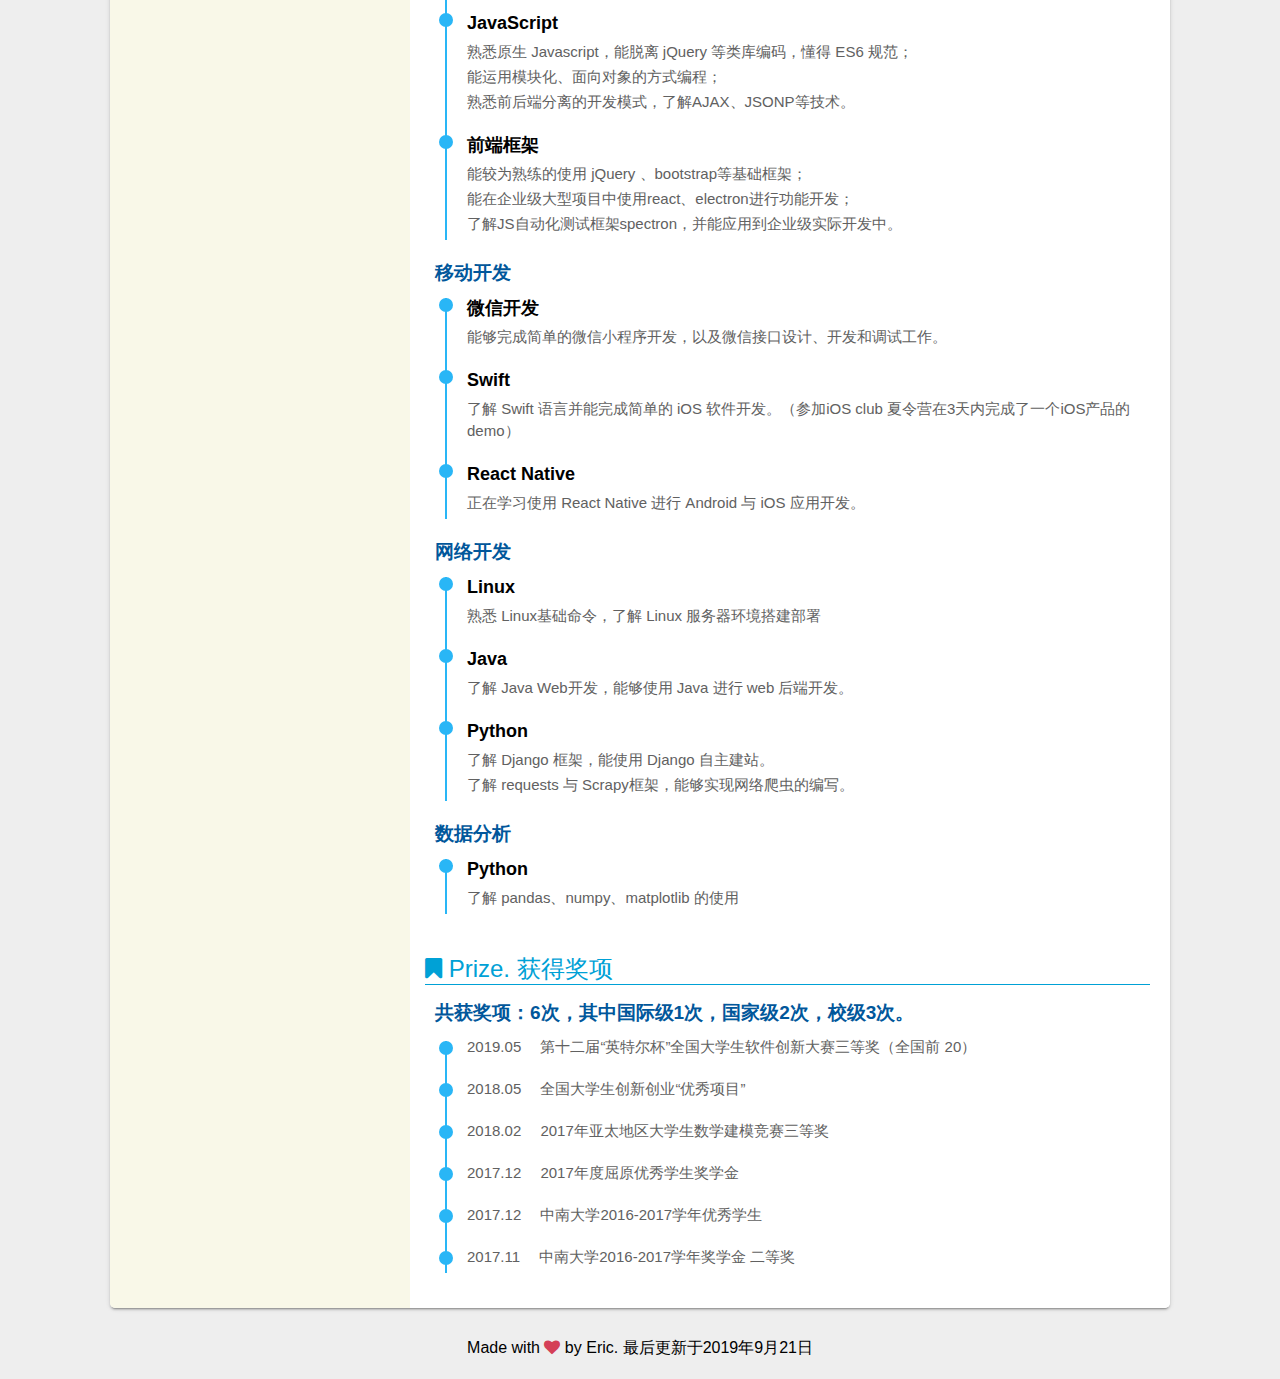
==== commit 8418e2bb: "update WeChat name" ====
--- a/index.html
+++ b/index.html
@@ -47,7 +47,7 @@
           <li>
             <dt><i class="fa fa-bookmark"></i> Contact. 联系方式</dt>
             <dd><i class="fa fa-envelope"></i> 邮箱: <a href="mailto:csu_zwq@163.com" target="_blank">csu_zwq@163.com</a></dd>
-            <dd><i class="fa fa-weixin"></i> 微信: ZWQ_fragrance</dd>
+            <dd><i class="fa fa-weixin"></i> 微信: Eric_fragrance</dd>
             <dd><i class="fa fa-qq"></i> QQ: 1347638091</dd>
           </li>
 
